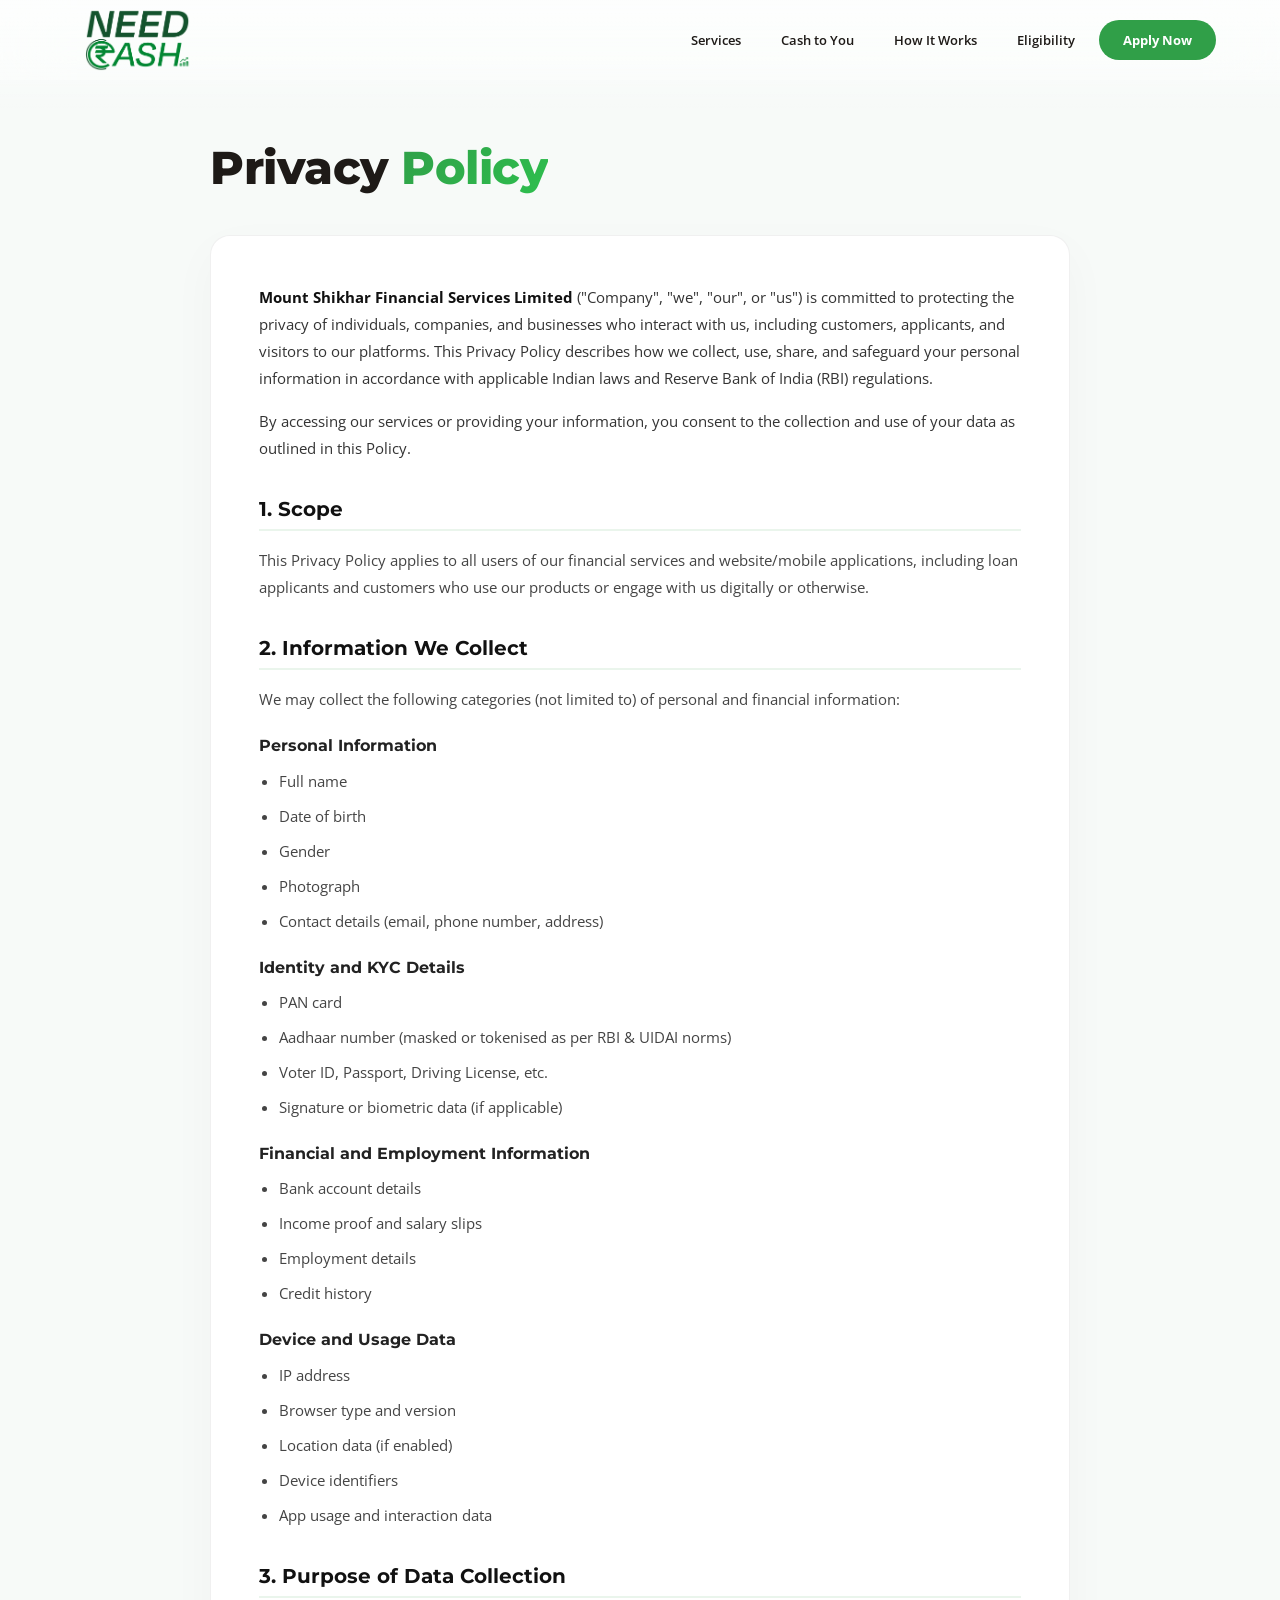
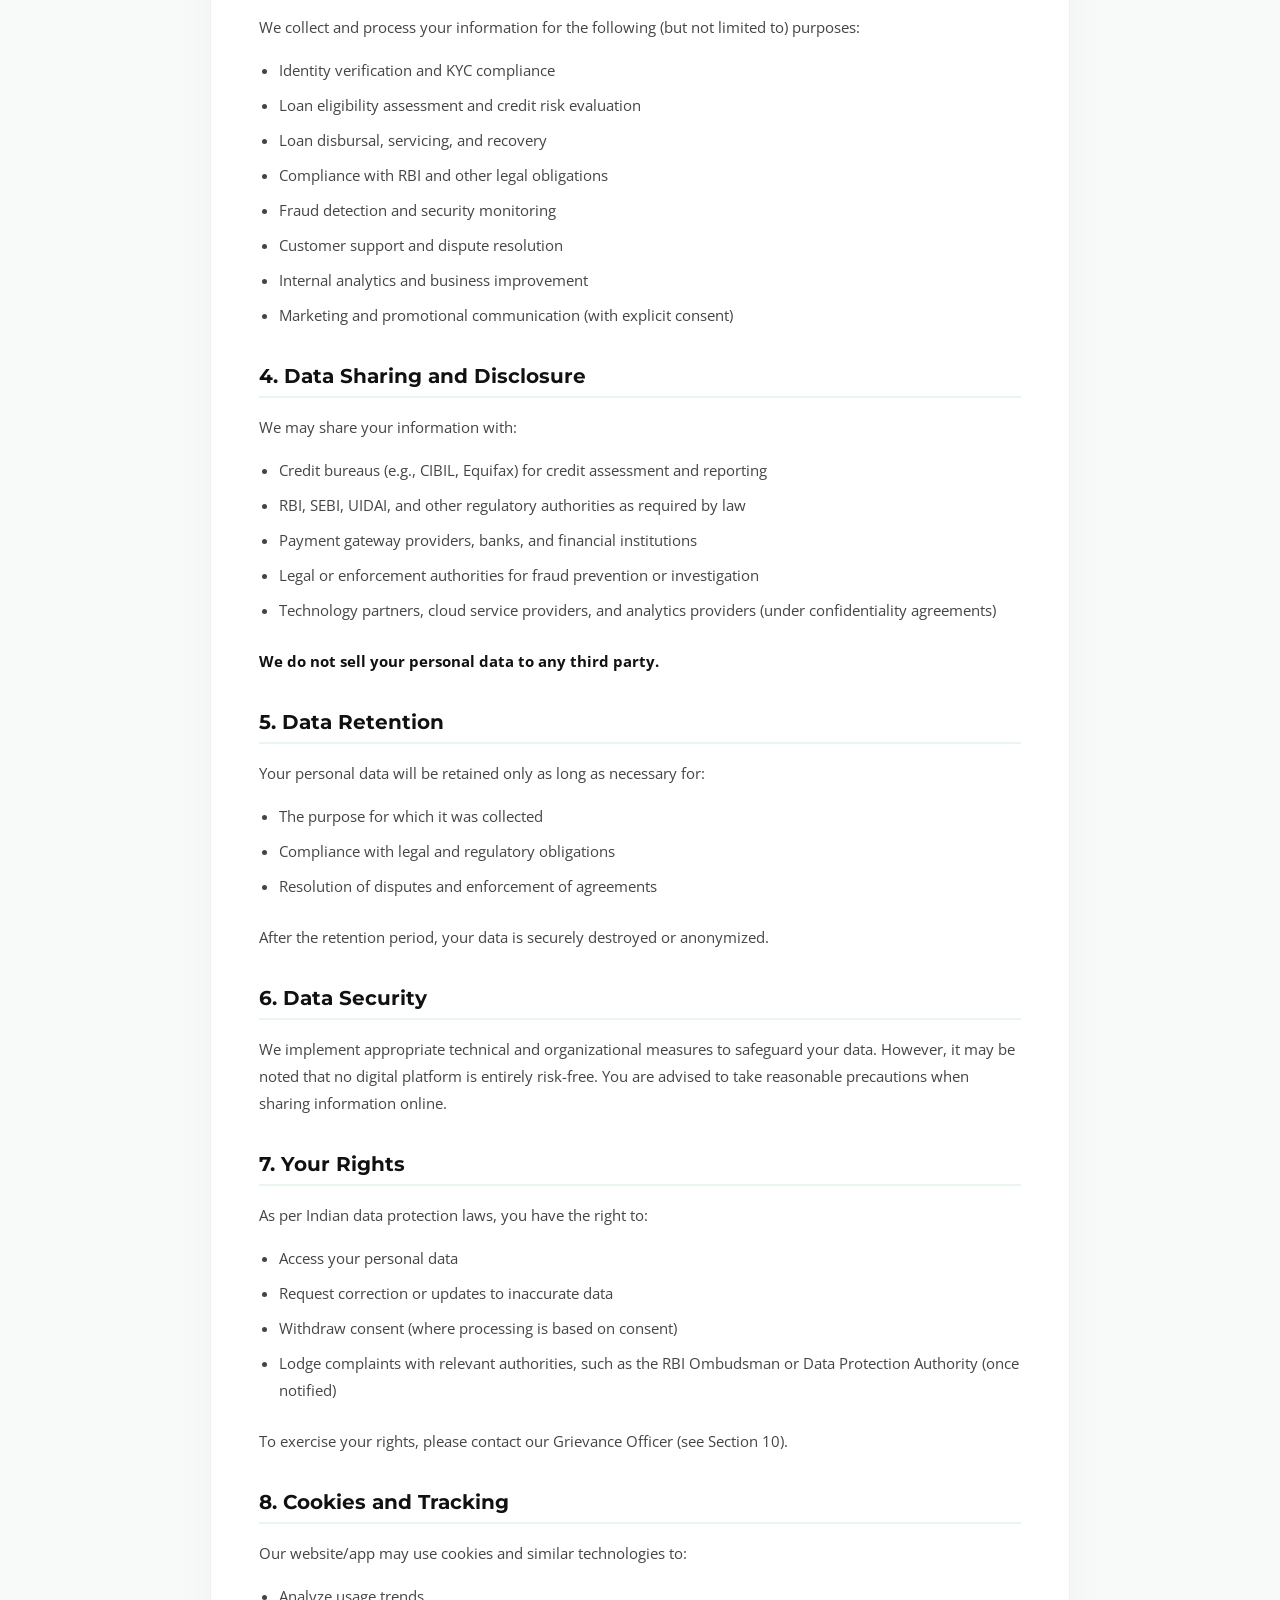
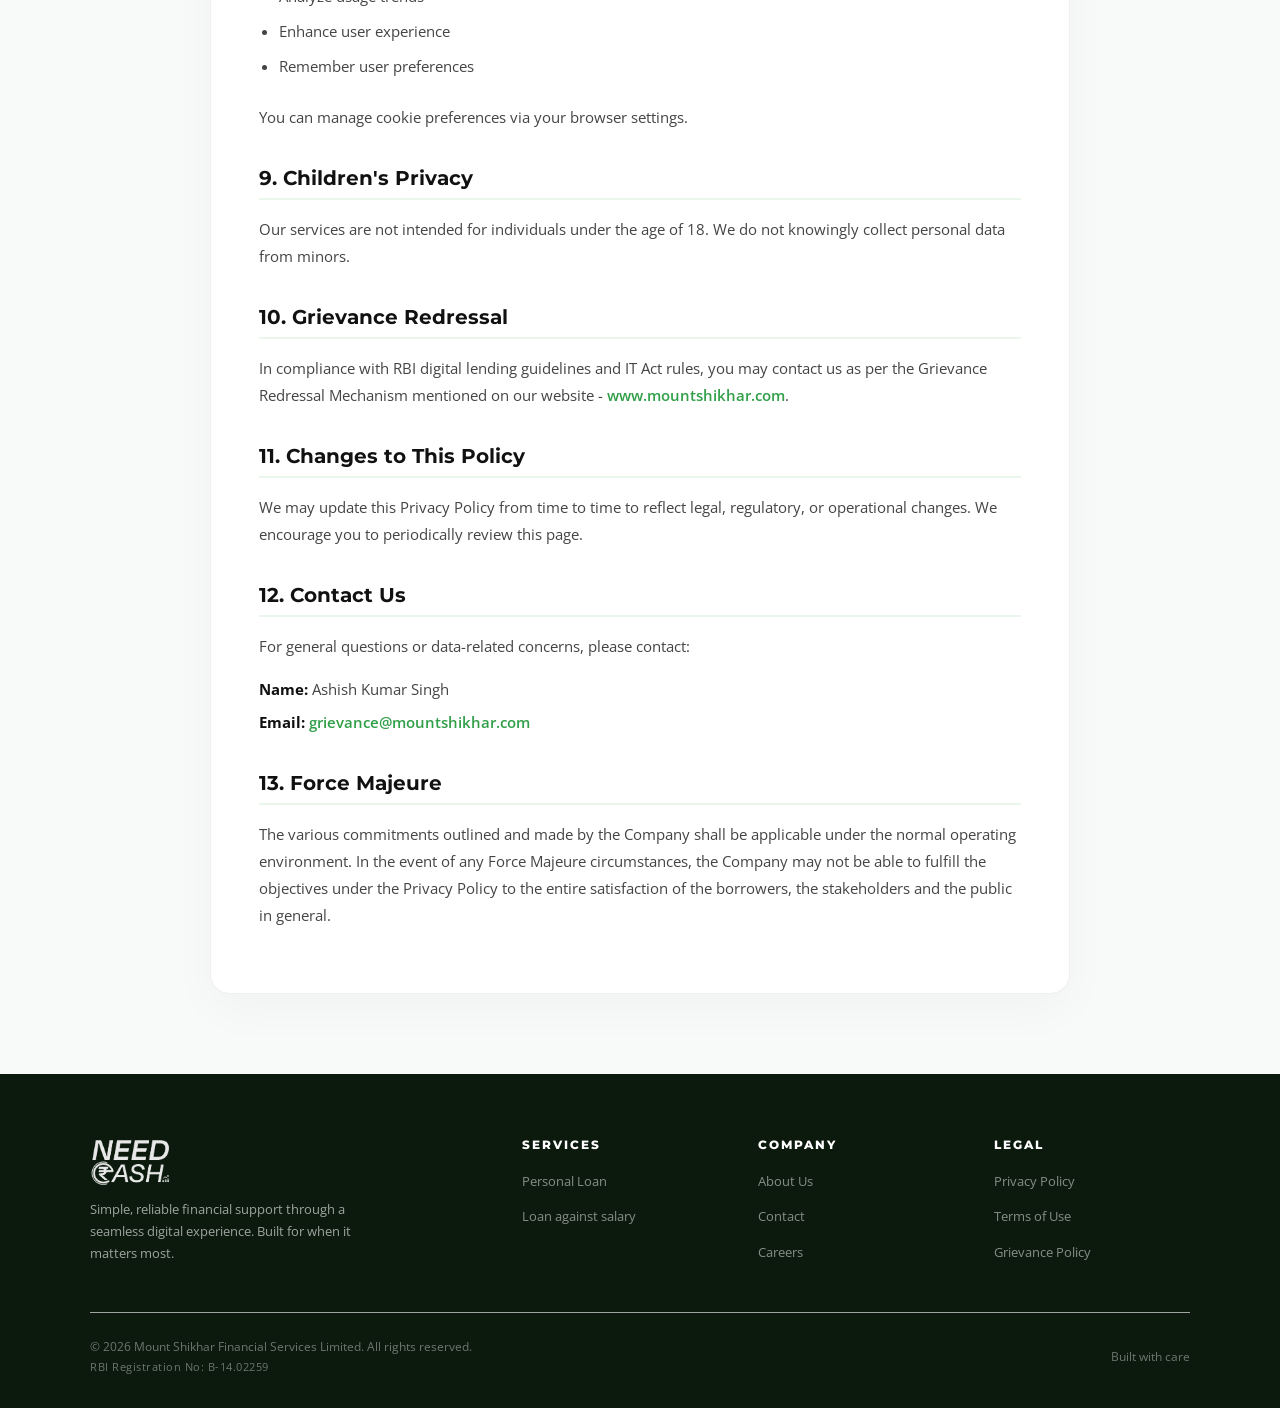
==== privacy.html @ 96c1e52f "added privacy policy" ====
<!DOCTYPE html>
<html lang="en">

<head>
  <meta charset="UTF-8">
  <meta name="viewport" content="width=device-width, initial-scale=1.0">
  <title>Privacy Policy — Need Cash</title>
  <meta name="description" content="Privacy Policy for NeedCash by Mount Shikhar Financial Services Limited.">
  <meta name="author" content="Mount Shikhar Financial Services Limited">
  <meta name="robots" content="index, follow">
  <meta name="theme-color" content="#309f48">
  <link rel="icon" type="image/png" href="assets/Need%20Cash%20Logo%20WHite_.png">
  <link
    href="https://fonts.googleapis.com/css2?family=Montserrat:wght@500;600;700;800;900&family=Open+Sans:wght@400;500;600;700&display=swap"
    rel="stylesheet">
  <link rel="stylesheet" href="css/styles.css">
  <style>
    .privacy-card h3 {
      font-family: 'Montserrat', sans-serif;
      font-size: 20px;
      font-weight: 700;
      color: #111;
      margin-top: 36px;
      margin-bottom: 16px;
      border-bottom: 2px solid rgba(48, 159, 72, 0.1);
      padding-bottom: 8px;
    }

    .privacy-card h4 {
      font-family: 'Montserrat', sans-serif;
      font-size: 16px;
      font-weight: 700;
      color: #222;
      margin-top: 24px;
      margin-bottom: 12px;
    }

    .privacy-card p {
      margin-bottom: 16px;
      font-size: 15px;
    }

    .privacy-card ul {
      margin-bottom: 24px;
      padding-left: 20px;
    }

    .privacy-card li {
      margin-bottom: 8px;
      font-size: 15px;
      list-style-type: disc;
    }

    .privacy-card strong {
      color: #111;
    }

    .privacy-intro {
      font-size: 16px;
      color: #333;
      margin-bottom: 28px;
    }

    @media (max-width: 768px) {
      .privacy-card {
        padding: 24px !important;
      }
    }
  </style>
</head>

<body>

  <!-- CURSOR GLOW -->
  <div class="cursor-glow" id="cursorGlow"></div>

  <!-- NAV -->
  <nav id="navbar">
    <a href="index.html" class="nav-logo" style="display: flex; align-items: center;">
      <img src="assets/Need Cash Logo File.png" alt="Need Cash Logo">
    </a>
    <div class="nav-links">
      <a href="index.html#services">Services</a>
      <a href="index.html#cashtoyou">Cash to You</a>
      <a href="index.html#how-it-works">How It Works</a>
      <a href="index.html#eligibility">Eligibility</a>
      <a href="https://needcash.roopya.money/customer/personal_loan/31fad453ab90e0a89a24fa5a37dcfbb598eeed90bef21fc72efa595c70f8d1ec/8666fa8950b537087a086c2c11e4c56eccdf26727af4d01415cc27cf02b1e642"
        class="nav-cta" target="_blank" rel="noopener">Apply Now</a>
    </div>
    <button class="mobile-menu-btn" onclick="document.getElementById('mobileNav').classList.add('open')">
      <svg viewBox="0 0 24 24" fill="none" stroke="currentColor" stroke-width="2">
        <line x1="4" y1="7" x2="20" y2="7" />
        <line x1="4" y1="12" x2="20" y2="12" />
        <line x1="4" y1="17" x2="20" y2="17" />
      </svg>
    </button>
  </nav>

  <!-- MOBILE NAV -->
  <div class="mobile-nav" id="mobileNav" onclick="if(event.target===this)this.classList.remove('open')">
    <div class="mobile-nav-inner">
      <button class="mobile-close" onclick="document.getElementById('mobileNav').classList.remove('open')">✕</button>
      <a href="index.html#services" onclick="document.getElementById('mobileNav').classList.remove('open')">Services</a>
      <a href="index.html#cashtoyou" onclick="document.getElementById('mobileNav').classList.remove('open')">Cash to
        You</a>
      <a href="index.html#how-it-works" onclick="document.getElementById('mobileNav').classList.remove('open')">How It
        Works</a>
      <a href="index.html#eligibility"
        onclick="document.getElementById('mobileNav').classList.remove('open')">Eligibility</a>
      <a href="https://needcash.roopya.money/customer/personal_loan/31fad453ab90e0a89a24fa5a37dcfbb598eeed90bef21fc72efa595c70f8d1ec/8666fa8950b537087a086c2c11e4c56eccdf26727af4d01415cc27cf02b1e642"
        class="nav-cta" target="_blank" rel="noopener">Apply Now</a>
    </div>
  </div>

  <!-- PRIVACY POLICY CONTENT -->
  <section
    style="padding: 140px 0 80px 0; min-height: 80vh; background: var(--bg-cream); position: relative; overflow: hidden;">
    <div class="blob blob-1"></div>
    <div class="blob blob-2"></div>
    <div class="section-inner"
      style="max-width: 900px; margin: 0 auto; position: relative; z-index: 2; padding: 0 20px;">
      <h1 class="section-title"
        style="text-align: left; margin-bottom: 40px; font-size: clamp(32px, 5vw, 46px); line-height: 1.2;">Privacy
        <span class="highlight">Policy</span>
      </h1>

      <div class="privacy-card"
        style="background: var(--white); padding: 48px; border-radius: var(--radius); border: 1px solid rgba(0, 0, 0, 0.06); box-shadow: 0 16px 48px rgba(0, 0, 0, 0.03); line-height: 1.8; color: #444; font-family: 'Open Sans', sans-serif;">
        <p class="privacy-intro"><strong>Mount Shikhar Financial Services Limited</strong> ("Company", "we", "our", or
          "us") is committed to protecting the privacy of individuals, companies, and businesses who interact with us,
          including customers, applicants, and visitors to our platforms. This Privacy Policy describes how we collect,
          use, share, and safeguard your personal information in accordance with applicable Indian laws and Reserve Bank
          of India (RBI) regulations.</p>
        <p class="privacy-intro">By accessing our services or providing your information, you consent to the collection
          and use of your data as outlined in this Policy.</p>

        <h3>1. Scope</h3>
        <p>This Privacy Policy applies to all users of our financial services and website/mobile applications, including
          loan applicants and customers who use our products or engage with us digitally or otherwise.</p>

        <h3>2. Information We Collect</h3>
        <p>We may collect the following categories (not limited to) of personal and financial information:</p>

        <h4>Personal Information</h4>
        <ul>
          <li>Full name</li>
          <li>Date of birth</li>
          <li>Gender</li>
          <li>Photograph</li>
          <li>Contact details (email, phone number, address)</li>
        </ul>

        <h4>Identity and KYC Details</h4>
        <ul>
          <li>PAN card</li>
          <li>Aadhaar number (masked or tokenised as per RBI & UIDAI norms)</li>
          <li>Voter ID, Passport, Driving License, etc.</li>
          <li>Signature or biometric data (if applicable)</li>
        </ul>

        <h4>Financial and Employment Information</h4>
        <ul>
          <li>Bank account details</li>
          <li>Income proof and salary slips</li>
          <li>Employment details</li>
          <li>Credit history</li>
        </ul>

        <h4>Device and Usage Data</h4>
        <ul>
          <li>IP address</li>
          <li>Browser type and version</li>
          <li>Location data (if enabled)</li>
          <li>Device identifiers</li>
          <li>App usage and interaction data</li>
        </ul>

        <h3>3. Purpose of Data Collection</h3>
        <p>We collect and process your information for the following (but not limited to) purposes:</p>
        <ul>
          <li>Identity verification and KYC compliance</li>
          <li>Loan eligibility assessment and credit risk evaluation</li>
          <li>Loan disbursal, servicing, and recovery</li>
          <li>Compliance with RBI and other legal obligations</li>
          <li>Fraud detection and security monitoring</li>
          <li>Customer support and dispute resolution</li>
          <li>Internal analytics and business improvement</li>
          <li>Marketing and promotional communication (with explicit consent)</li>
        </ul>

        <h3>4. Data Sharing and Disclosure</h3>
        <p>We may share your information with:</p>
        <ul>
          <li>Credit bureaus (e.g., CIBIL, Equifax) for credit assessment and reporting</li>
          <li>RBI, SEBI, UIDAI, and other regulatory authorities as required by law</li>
          <li>Payment gateway providers, banks, and financial institutions</li>
          <li>Legal or enforcement authorities for fraud prevention or investigation</li>
          <li>Technology partners, cloud service providers, and analytics providers (under confidentiality agreements)
          </li>
        </ul>
        <p><strong>We do not sell your personal data to any third party.</strong></p>

        <h3>5. Data Retention</h3>
        <p>Your personal data will be retained only as long as necessary for:</p>
        <ul>
          <li>The purpose for which it was collected</li>
          <li>Compliance with legal and regulatory obligations</li>
          <li>Resolution of disputes and enforcement of agreements</li>
        </ul>
        <p>After the retention period, your data is securely destroyed or anonymized.</p>

        <h3>6. Data Security</h3>
        <p>We implement appropriate technical and organizational measures to safeguard your data. However, it may be
          noted that no digital platform is entirely risk-free. You are advised to take reasonable precautions when
          sharing information online.</p>

        <h3>7. Your Rights</h3>
        <p>As per Indian data protection laws, you have the right to:</p>
        <ul>
          <li>Access your personal data</li>
          <li>Request correction or updates to inaccurate data</li>
          <li>Withdraw consent (where processing is based on consent)</li>
          <li>Lodge complaints with relevant authorities, such as the RBI Ombudsman or Data Protection Authority (once
            notified)</li>
        </ul>
        <p>To exercise your rights, please contact our Grievance Officer (see Section 10).</p>

        <h3>8. Cookies and Tracking</h3>
        <p>Our website/app may use cookies and similar technologies to:</p>
        <ul>
          <li>Analyze usage trends</li>
          <li>Enhance user experience</li>
          <li>Remember user preferences</li>
        </ul>
        <p>You can manage cookie preferences via your browser settings.</p>

        <h3>9. Children's Privacy</h3>
        <p>Our services are not intended for individuals under the age of 18. We do not knowingly collect personal data
          from minors.</p>

        <h3>10. Grievance Redressal</h3>
        <p>In compliance with RBI digital lending guidelines and IT Act rules, you may contact us as per the Grievance
          Redressal Mechanism mentioned on our website - <a href="https://www.mountshikhar.com" target="_blank"
            rel="noopener"
            style="color: var(--green-primary); font-weight: 600; text-decoration: none;">www.mountshikhar.com</a>.</p>

        <h3>11. Changes to This Policy</h3>
        <p>We may update this Privacy Policy from time to time to reflect legal, regulatory, or operational changes. We
          encourage you to periodically review this page.</p>

        <h3>12. Contact Us</h3>
        <p>For general questions or data-related concerns, please contact:</p>
        <p style="margin-bottom: 6px;"><strong>Name:</strong> Ashish Kumar Singh</p>
        <p><strong>Email:</strong> <a href="mailto:grievance@mountshikhar.com"
            style="color: var(--green-primary); font-weight: 600; text-decoration: none;">grievance@mountshikhar.com</a>
        </p>

        <h3>13. Force Majeure</h3>
        <p>The various commitments outlined and made by the Company shall be applicable under the normal operating
          environment. In the event of any Force Majeure circumstances, the Company may not be able to fulfill the
          objectives under the Privacy Policy to the entire satisfaction of the borrowers, the stakeholders and the
          public in general.</p>
      </div>
    </div>
  </section>

  <!-- FOOTER -->
  <footer>
    <div class="footer-inner">
      <div class="footer-grid">
        <div>
          <div class="footer-logo">
            <img src="assets/Need Cash Logo WHite_.png" alt="Need Cash Logo">
          </div>
          <p style="max-width:280px;margin-top:8px;">Simple, reliable financial support through a seamless digital
            experience. Built for when it matters most.</p>
        </div>
        <div>
          <h5>Services</h5>
          <ul class="footer-links">
            <li><a href="index.html#services">Personal Loan</a></li>
            <li><a href="index.html#services">Loan against salary</a></li>
          </ul>
        </div>
        <div>
          <h5>Company</h5>
          <ul class="footer-links">
            <li><a href="index.html#how-it-works">About Us</a></li>
            <li><a href="index.html#how-it-works">Contact</a></li>
            <li><a href="index.html#how-it-works">Careers</a></li>
          </ul>
        </div>
        <div>
          <h5>Legal</h5>
          <ul class="footer-links">
            <li><a href="privacy.html">Privacy Policy</a></li>
            <li><a href="#">Terms of Use</a></li>
            <li><a href="#">Grievance Policy</a></li>
          </ul>
        </div>
      </div>
      <div class="footer-bottom">
        <div style="text-align: left; line-height: 1.6;">
          <span>© 2026 Mount Shikhar Financial Services Limited. All rights reserved.</span>
          <br>
          <span style=" font-size: 11px; letter-spacing: 0.5px;">RBI Registration No: B-14.02259</span>
        </div>
        <span>Built with care</span>
      </div>
    </div>
  </footer>

  <script src="js/script.js"></script>
</body>

</html>
---- css/styles.css ----
*,
*::before,
*::after {
  margin: 0;
  padding: 0;
  box-sizing: border-box;
}

:root {
  --green-primary: #309f48;
  --green-cta: #2ebf4e;
  --green-dark: #118919;
  --green-light: #9ac8b2;
  --accent: #84cc16;
  --text: #1e1a17;
  --white: #ffffff;
  --bg-cream: #f7faf8;
  --bg-glass: rgba(255, 255, 255, 0.6);
  --radius: 20px;
  --radius-sm: 12px;
}

html {
  scroll-behavior: smooth;
}

body {
  font-family: 'Open Sans', sans-serif;
  color: var(--text);
  background: var(--white);
  line-height: 1.6;
  overflow-x: hidden;
}

h1,
h2,
h3,
h4,
h5 {
  font-family: 'Montserrat', sans-serif;
  font-weight: 800;
  line-height: 1.15;
}

/* REVEAL ANIMATIONS */
.reveal {
  opacity: 0;
  transform: translateY(40px);
  transition: opacity 0.7s cubic-bezier(.22, 1, .36, 1), transform 0.7s cubic-bezier(.22, 1, .36, 1);
}

.reveal.visible {
  opacity: 1;
  transform: translateY(0);
}

.reveal-delay-1 {
  transition-delay: 0.1s;
}

.reveal-delay-2 {
  transition-delay: 0.2s;
}

.reveal-delay-3 {
  transition-delay: 0.3s;
}

.reveal-delay-4 {
  transition-delay: 0.4s;
}

/* FLOATING BLOBS */
.blob {
  position: absolute;
  border-radius: 50%;
  filter: blur(80px);
  opacity: 0.25;
  pointer-events: none;
  z-index: 0;
}

/* NAV */
nav {
  position: fixed;
  top: 0;
  left: 0;
  transform: none;
  z-index: 100;
  background: linear-gradient(to bottom, rgba(255, 255, 255, 0.78), rgba(255, 255, 255, 0.54));
  backdrop-filter: blur(32px) saturate(190%);
  -webkit-backdrop-filter: blur(32px) saturate(190%);
  border-bottom: none;
  border-radius: 0;
  display: flex;
  align-items: center;
  justify-content: space-between;
  padding: 9px 5%;
  width: 100%;
  overflow: visible;
  box-shadow: none;
  transition: all .3s ease;
}

nav::after {
  content: '';
  position: absolute;
  left: 0;
  right: 0;
  bottom: -34px;
  height: 34px;
  pointer-events: none;
  backdrop-filter: blur(22px);
  -webkit-backdrop-filter: blur(22px);
  background: linear-gradient(to bottom, rgba(255, 255, 255, 0.28), rgba(255, 255, 255, 0));
}

nav.scrolled {
  background: linear-gradient(to bottom, rgba(255, 255, 255, 0.84), rgba(255, 255, 255, 0.58));
  box-shadow: none;
}

.nav-logo img {
  width: 148px;
  height: auto;
  max-height: 62px;
  object-fit: contain;
  display: block;
}

.nav-links {
  display: flex;
  gap: 8px;
  align-items: center;
}

/* HERO LEGAL BOX */
.hero-legal-box {
  display: grid;
  grid-template-columns: 44px 1fr;
  gap: 14px;
  align-items: center;
  background: linear-gradient(135deg, rgba(48, 159, 72, 0.09), rgba(255, 255, 255, 0.72));
  padding: 14px 16px;
  border-radius: 18px;
  margin-top: 24px;
  margin-bottom: 32px;
  max-width: 560px;
  font-size: 13px;
  color: #444;
  line-height: 1.6;
  border: 1px solid rgba(48, 159, 72, 0.16);
  box-shadow: 0 16px 40px rgba(48, 159, 72, 0.08);
}

.hero-legal-icon {
  width: 44px;
  height: 44px;
  border-radius: 14px;
  display: flex;
  align-items: center;
  justify-content: center;
  background: var(--white);
  color: var(--green-primary);
  border: 1px solid rgba(48, 159, 72, 0.14);
  box-shadow: 0 8px 20px rgba(48, 159, 72, 0.1);
}

.hero-legal-icon svg {
  width: 22px;
  height: 22px;
}

.hero-legal-box span,
.hero-legal-box small {
  display: block;
}

.hero-legal-box span {
  color: var(--green-dark);
  font-size: 11px;
  font-weight: 800;
  letter-spacing: 1px;
  text-transform: uppercase;
}

.hero-legal-box strong {
  display: block;
  color: var(--text);
  font-family: 'Montserrat', sans-serif;
  font-size: 15px;
  font-weight: 800;
  line-height: 1.35;
  margin: 1px 0 2px;
}

.hero-legal-box small {
  color: #606060;
  font-size: 12.5px;
  line-height: 1.45;
}

.nav-links a {
  text-decoration: none;
  color: var(--text);
  font-weight: 600;
  font-size: 13px;
  padding: 8px 16px;
  border-radius: 40px;
  transition: all .25s;
}

.nav-links a:hover {
  background: var(--bg-cream);
  color: var(--green-primary);
}

@media (max-width: 900px) {
  .nav-links {
    display: none;
  }

  .mobile-menu-btn {
    display: block;
  }
}

.nav-cta {
  background: var(--green-primary) !important;
  color: var(--white) !important;
  padding: 10px 24px !important;
  font-weight: 700 !important;
  border-radius: 40px;
  transition: background .2s, transform .15s !important;
}

.nav-cta:hover {
  background: var(--green-dark) !important;
  transform: scale(1.04);
}

/* HERO */
.hero {
  min-height: 100vh;
  display: flex;
  align-items: center;
  justify-content: center;
  padding: 120px 24px 80px;
  position: relative;
  overflow: hidden;
}

.hero .blob-1 {
  width: 500px;
  height: 500px;
  background: var(--green-cta);
  top: -100px;
  right: -100px;
}

.hero .blob-2 {
  width: 400px;
  height: 400px;
  background: var(--accent);
  bottom: -80px;
  left: -80px;
  opacity: 0.15;
}

.hero-inner {
  display: grid;
  grid-template-columns: 1fr 1fr;
  gap: 60px;
  align-items: center;
  max-width: 1200px;
  width: 100%;
  position: relative;
  z-index: 1;
}

.hero h1 {
  font-size: clamp(36px, 5vw, 56px);
  letter-spacing: -1.5px;
  margin-bottom: 20px;
}

.hero h1 .highlight {
  background: linear-gradient(135deg, var(--green-primary), var(--green-cta));
  -webkit-background-clip: text;
  -webkit-text-fill-color: transparent;
  background-clip: text;
}

.hero p {
  font-size: 17px;
  color: #555;
  max-width: 480px;
  margin-bottom: 32px;
  text-wrap: pretty;
}

.hero-btns {
  display: flex;
  gap: 14px;
  flex-wrap: wrap;
  margin-bottom: 40px;
}

.btn-primary {
  display: inline-flex;
  align-items: center;
  gap: 8px;
  background: var(--green-primary);
  color: var(--white);
  padding: 16px 36px;
  border-radius: 60px;
  font-weight: 700;
  font-size: 15px;
  text-decoration: none;
  border: none;
  cursor: pointer;
  transition: all .25s cubic-bezier(.22, 1, .36, 1);
  box-shadow: 0 4px 20px rgba(48, 159, 72, 0.3);
}

.btn-primary:hover {
  background: var(--green-dark);
  transform: translateY(-3px) scale(1.02);
  box-shadow: 0 8px 30px rgba(48, 159, 72, 0.4);
}

.btn-primary:active {
  transform: scale(0.97);
}

.btn-secondary {
  display: inline-flex;
  align-items: center;
  gap: 8px;
  background: var(--white);
  color: var(--green-primary);
  padding: 16px 36px;
  border-radius: 60px;
  font-weight: 700;
  font-size: 15px;
  text-decoration: none;
  border: 2px solid rgba(48, 159, 72, 0.2);
  cursor: pointer;
  transition: all .25s;
}

.btn-secondary:hover {
  border-color: var(--green-primary);
  background: var(--bg-cream);
}

.trust-strip {
  display: flex;
  gap: 24px;
  flex-wrap: wrap;
}

.trust-item {
  display: flex;
  align-items: center;
  gap: 8px;
  font-size: 13px;
  font-weight: 600;
  color: #555;
  background: var(--bg-glass);
  backdrop-filter: blur(10px);
  padding: 8px 16px;
  border-radius: 40px;
  border: 1px solid rgba(48, 159, 72, 0.1);
}

.trust-item svg {
  width: 16px;
  height: 16px;
  color: var(--green-primary);
  flex-shrink: 0;
}

/* MASCOT HERO */
.mascot-hero {
  width: 100%;
  max-width: 440px;
  display: flex;
  align-items: flex-end;
  justify-content: center;
  margin: 0 auto;
  position: relative;
}

.mascot-hero img {
  width: 100%;
  max-width: 420px;
  filter: drop-shadow(0 24px 48px rgba(48, 159, 72, 0.18));
  animation: mascotFloat 4s ease-in-out infinite;
}

@keyframes mascotFloat {

  0%,
  100% {
    transform: translateY(0px);
  }

  50% {
    transform: translateY(-14px);
  }
}

.mascot-inline {
  width: 120px;
  height: 120px;
  border-radius: 24px;
  flex-shrink: 0;
  background: linear-gradient(135deg, rgba(48, 159, 72, 0.06), rgba(132, 204, 22, 0.06));
  border: 2px dashed rgba(48, 159, 72, 0.15);
  display: flex;
  align-items: center;
  justify-content: center;
  font-size: 10px;
  color: var(--green-primary);
  opacity: 0.5;
  font-weight: 700;
  text-align: center;
}

.mascot-small {
  width: 80px;
  height: 80px;
  border-radius: 20px;
  flex-shrink: 0;
  background: linear-gradient(135deg, rgba(48, 159, 72, 0.08), rgba(132, 204, 22, 0.06));
  border: 2px dashed rgba(48, 159, 72, 0.15);
  display: flex;
  align-items: center;
  justify-content: center;
  font-size: 9px;
  color: var(--green-primary);
  opacity: 0.5;
  font-weight: 700;
  text-align: center;
}

/* SECTION BASES */
section {
  padding: 100px 24px;
  position: relative;
  overflow: hidden;
}

.section-inner {
  max-width: 1100px;
  margin: 0 auto;
  position: relative;
  z-index: 1;
}

.section-tag {
  display: inline-flex;
  align-items: center;
  gap: 6px;
  font-size: 12px;
  font-weight: 700;
  text-transform: uppercase;
  letter-spacing: 1.5px;
  color: var(--green-primary);
  margin-bottom: 16px;
  background: rgba(48, 159, 72, 0.08);
  padding: 6px 16px;
  border-radius: 40px;
}

.section-title {
  font-size: clamp(28px, 4vw, 42px);
  margin-bottom: 16px;
  letter-spacing: -0.5px;
}

.section-title .highlight {
  background: linear-gradient(135deg, var(--green-primary), var(--green-cta));
  -webkit-background-clip: text;
  -webkit-text-fill-color: transparent;
  background-clip: text;
}

.section-sub {
  color: #666;
  font-size: 16px;
  max-width: 560px;
  margin-bottom: 48px;
  text-wrap: pretty;
}

.section-sub.center {
  text-align: center;
  margin-left: auto;
  margin-right: auto;
}

.bg-green {
  background: var(--bg-cream);
}

/* PROBLEM */
.problem-grid {
  display: grid;
  grid-template-columns: 1fr 1fr;
  gap: 24px;
}

.problem-card {
  background: var(--white);
  border-radius: var(--radius);
  padding: 36px;
  border: 1px solid rgba(0, 0, 0, 0.06);
  transition: transform .3s, box-shadow .3s;
}

.problem-card:hover {
  transform: translateY(-4px);
  box-shadow: 0 12px 40px rgba(0, 0, 0, 0.06);
}

.problem-card h3 {
  font-size: 20px;
  margin-bottom: 20px;
}

.pain-list {
  list-style: none;
  display: flex;
  flex-direction: column;
  gap: 14px;
}

.pain-list li {
  display: flex;
  align-items: flex-start;
  gap: 12px;
  font-size: 15px;
  line-height: 1.5;
}

.pain-dot {
  width: 8px;
  height: 8px;
  border-radius: 50%;
  flex-shrink: 0;
  margin-top: 7px;
}

.pain-dot.red {
  background: #ef4444;
}

.pain-dot.amber {
  background: #f59e0b;
}

.solution-card {
  background: linear-gradient(145deg, var(--green-primary), var(--green-dark));
  color: var(--white);
  border: none;
}

.solution-card:hover {
  transform: translateY(-4px);
  box-shadow: 0 12px 40px rgba(17, 137, 25, 0.2);
}

.solution-card h3 {
  color: var(--white);
}

.solution-card .pain-dot {
  background: rgba(255, 255, 255, 0.4);
}

.solution-punchline {
  margin-top: 24px;
  padding-top: 20px;
  border-top: 1px solid rgba(255, 255, 255, 0.2);
  font-weight: 700;
  font-size: 16px;
}

/* MONEY MOMENTS */
.moments-section {
  background:
    linear-gradient(135deg, rgba(48, 159, 72, 0.08), rgba(255, 255, 255, 0) 42%),
    linear-gradient(180deg, var(--white), var(--bg-cream));
}

.moments-header {
  display: grid;
  grid-template-columns: minmax(0, 1fr) 340px;
  gap: 36px;
  align-items: center;
  margin-bottom: 34px;
}

.moments-header .section-sub {
  margin-bottom: 0;
}

.moments-hero-mascot {
  justify-self: end;
  width: min(340px, 100%);
  position: relative;
}

.moments-hero-mascot img {
  width: 100%;
  height: auto;
  display: block;
  position: relative;
  filter: drop-shadow(0 24px 48px rgba(48, 159, 72, 0.18));
  animation: mascotFloat 4s ease-in-out infinite;
}

.moments-grid {
  display: grid;
  grid-template-columns: 1fr 1.12fr 1fr;
  gap: 18px;
  align-items: stretch;
}

.moment-card {
  min-height: 320px;
  padding: 28px 24px 0;
  border-radius: var(--radius);
  background: var(--white);
  border: 1px solid rgba(0, 0, 0, 0.06);
  box-shadow: 0 16px 44px rgba(0, 0, 0, 0.05);
  display: flex;
  flex-direction: column;
  justify-content: space-between;
  overflow: hidden;
  position: relative;
  isolation: isolate;
  transition: transform .3s, box-shadow .3s;
}

.moment-card::before {
  content: '';
  position: absolute;
  inset: 0;
  background: linear-gradient(155deg, rgba(253, 186, 116, 0.18), rgba(48, 159, 72, 0.08) 48%, rgba(255, 255, 255, 0));
  z-index: 0;
}

.moment-card>* {
  position: relative;
  z-index: 1;
}

.moment-card:hover {
  transform: translateY(-6px);
  box-shadow: 0 24px 54px rgba(0, 0, 0, 0.08);
}

.moment-card-dark {
  background: linear-gradient(145deg, #103f1a, var(--green-dark));
  color: var(--white);
}

.moment-card-dark::before {
  background: linear-gradient(155deg, rgba(255, 255, 255, 0.16), rgba(132, 204, 22, 0.08) 54%, rgba(255, 255, 255, 0));
}

.moment-tag {
  display: inline-flex;
  width: fit-content;
  margin-bottom: 14px;
  padding: 6px 12px;
  border-radius: 40px;
  background: rgba(48, 159, 72, 0.1);
  color: var(--green-primary);
  font-size: 11px;
  font-weight: 800;
  letter-spacing: 1px;
  text-transform: uppercase;
}

.moment-card-dark .moment-tag {
  background: rgba(255, 255, 255, 0.14);
  color: var(--accent);
}

.moment-card h3 {
  font-size: 21px;
  margin-bottom: 10px;
}

.moment-card p {
  color: #666;
  font-size: 14px;
  max-width: 300px;
}

.moment-card-dark p {
  color: rgba(255, 255, 255, 0.78);
}

.moment-card img {
  width: min(76%, 230px);
  height: 170px;
  object-fit: contain;
  object-position: bottom right;
  align-self: flex-end;
  margin: 16px -8px -8px 0;
  filter: drop-shadow(0 18px 28px rgba(0, 0, 0, 0.1));
  animation: mascotFloat 4.8s ease-in-out infinite;
}

.moment-card:nth-child(2) img {
  width: min(84%, 260px);
  height: 200px;
  margin-right: -18px;
  animation-delay: .4s;
}

.moment-card:nth-child(3) img {
  width: min(82%, 240px);
  animation-delay: .8s;
}

/* SERVICES */
.service-cards {
  display: grid;
  grid-template-columns: repeat(3, 1fr);
  gap: 20px;
}

.service-card {
  background: var(--white);
  border-radius: var(--radius);
  padding: 36px;
  border: 1px solid rgba(0, 0, 0, 0.06);
  transition: all .3s cubic-bezier(.22, 1, .36, 1);
  position: relative;
  overflow: hidden;
}

.service-card::before {
  content: '';
  position: absolute;
  top: 0;
  left: 0;
  right: 0;
  height: 4px;
  background: linear-gradient(90deg, var(--green-primary), var(--green-cta));
  opacity: 0;
  transition: opacity .3s;
}

.service-card:hover {
  transform: translateY(-6px);
  box-shadow: 0 16px 48px rgba(0, 0, 0, 0.08);
}

.service-card:hover::before {
  opacity: 1;
}

.service-icon {
  width: 52px;
  height: 52px;
  border-radius: 14px;
  background: linear-gradient(135deg, rgba(48, 159, 72, 0.1), rgba(132, 204, 22, 0.08));
  display: flex;
  align-items: center;
  justify-content: center;
  margin-bottom: 20px;
}

.service-icon svg {
  width: 24px;
  height: 24px;
  color: var(--green-primary);
}

.service-card h3 {
  font-size: 19px;
  margin-bottom: 8px;
}

.service-card>p {
  font-size: 14px;
  color: #777;
  margin-bottom: 20px;
}

.service-features {
  list-style: none;
  display: flex;
  flex-direction: column;
  gap: 10px;
}

.service-features li {
  display: flex;
  align-items: center;
  gap: 10px;
  font-size: 14px;
  font-weight: 500;
}

.service-features li svg {
  width: 18px;
  height: 18px;
  color: var(--green-cta);
  flex-shrink: 0;
}

/* KEY FEATURES */
.features-grid {
  display: grid;
  grid-template-columns: repeat(3, 1fr);
  gap: 16px;
}

.feature-item {
  padding: 32px 24px;
  border-radius: var(--radius);
  background: var(--bg-glass);
  backdrop-filter: blur(10px);
  border: 1px solid rgba(48, 159, 72, 0.08);
  transition: all .3s;
  text-align: center;
}

.feature-item:hover {
  transform: translateY(-4px);
  box-shadow: 0 12px 32px rgba(0, 0, 0, 0.05);
  background: var(--white);
}

.feature-icon {
  width: 48px;
  height: 48px;
  border-radius: 14px;
  margin: 0 auto 16px;
  background: linear-gradient(135deg, var(--green-primary), var(--green-cta));
  display: flex;
  align-items: center;
  justify-content: center;
}

.feature-icon svg {
  width: 22px;
  height: 22px;
  color: white;
}

.feature-item h4 {
  font-size: 15px;
  margin-bottom: 6px;
  font-weight: 700;
}

.feature-item p {
  font-size: 13px;
  color: #777;
}

/* HOW IT WORKS */
.steps-container {
  position: relative;
}

.steps-line {
  position: absolute;
  top: 35px;
  left: calc(16.66%);
  width: calc(66.66%);
  height: 2px;
  background: linear-gradient(90deg, var(--green-primary), var(--green-cta), var(--accent));
}

.steps {
  display: grid;
  grid-template-columns: repeat(3, 1fr);
  gap: 32px;
  position: relative;
}

.step {
  text-align: center;
}

.step-num {
  width: 70px;
  height: 70px;
  border-radius: 50%;
  background: var(--white);
  border: 3px solid var(--green-primary);
  color: var(--green-primary);
  font-family: 'Montserrat', sans-serif;
  font-weight: 900;
  font-size: 24px;
  display: flex;
  align-items: center;
  justify-content: center;
  margin: 0 auto 24px;
  position: relative;
  z-index: 1;
  transition: all .3s;
}

.step:hover .step-num {
  background: var(--green-primary);
  color: var(--white);
  transform: scale(1.1);
}

.step h3 {
  font-size: 18px;
  margin-bottom: 8px;
}

.step p {
  font-size: 14px;
  color: #666;
  max-width: 240px;
  margin: 0 auto;
}

/* CALCULATOR */
.calc-section {
  background: linear-gradient(180deg, var(--bg-cream), var(--white));
}

.calc-layout {
  display: grid;
  grid-template-columns: 1.3fr 1fr;
  gap: 28px;
  align-items: start;
}

.calc-card {
  background: var(--white);
  border-radius: var(--radius);
  padding: 40px;
  box-shadow: 0 4px 40px rgba(0, 0, 0, 0.06);
  border: 1px solid rgba(0, 0, 0, 0.04);
}

.calc-card h3 {
  font-size: 20px;
  margin-bottom: 32px;
  display: flex;
  align-items: center;
  gap: 12px;
}

.calc-card h3 svg {
  width: 22px;
  height: 22px;
  color: var(--green-primary);
}

.slider-group {
  margin-bottom: 28px;
}

.slider-label {
  display: flex;
  justify-content: space-between;
  align-items: center;
  margin-bottom: 12px;
}

.slider-label span {
  font-weight: 600;
  font-size: 14px;
  color: #444;
}

.slider-label strong {
  color: var(--green-primary);
  font-size: 15px;
  font-weight: 700;
  background: rgba(48, 159, 72, 0.08);
  padding: 4px 12px;
  border-radius: 8px;
}

input[type="range"] {
  -webkit-appearance: none;
  width: 100%;
  height: 6px;
  border-radius: 3px;
  background: #e8e8e8;
  outline: none;
  cursor: pointer;
}

input[type="range"]::-webkit-slider-thumb {
  -webkit-appearance: none;
  width: 24px;
  height: 24px;
  border-radius: 50%;
  background: var(--green-primary);
  cursor: grab;
  border: 4px solid var(--white);
  box-shadow: 0 2px 10px rgba(48, 159, 72, 0.3);
  transition: transform .15s, box-shadow .15s;
}

input[type="range"]::-webkit-slider-thumb:hover {
  transform: scale(1.15);
  box-shadow: 0 4px 16px rgba(48, 159, 72, 0.4);
}

input[type="range"]:active::-webkit-slider-thumb {
  cursor: grabbing;
  transform: scale(1.1);
}

.slider-range {
  display: flex;
  justify-content: space-between;
  font-size: 11px;
  color: #aaa;
  margin-top: 6px;
}

.summary-card {
  background: var(--white);
  border-radius: var(--radius);
  padding: 32px;
  box-shadow: 0 4px 40px rgba(0, 0, 0, 0.06);
  border: 1px solid rgba(0, 0, 0, 0.04);
  margin-top: 12px;
}

.summary-card h3 {
  font-size: 18px;
  margin-bottom: 20px;
}

.emi-display {
  text-align: center;
  padding: 24px;
  background: linear-gradient(135deg, rgba(48, 159, 72, 0.04), rgba(132, 204, 22, 0.04));
  border-radius: var(--radius-sm);
  margin-bottom: 16px;
  border: 1px solid rgba(48, 159, 72, 0.08);
}

.emi-display small {
  font-size: 12px;
  color: #888;
  display: block;
  margin-bottom: 4px;
}

.emi-value {
  font-family: 'Montserrat', sans-serif;
  font-weight: 900;
  font-size: 40px;
  color: var(--green-dark);
}

.emi-value .rupee {
  font-size: 24px;
}

.summary-row {
  display: grid;
  grid-template-columns: 1fr 1fr;
  gap: 12px;
}

.summary-box {
  padding: 16px;
  border-radius: var(--radius-sm);
  text-align: center;
  background: var(--bg-cream);
  border: 1px solid rgba(0, 0, 0, 0.03);
}

.summary-box small {
  font-size: 11px;
  color: #888;
  display: block;
  margin-bottom: 4px;
}

.summary-box strong {
  font-family: 'Montserrat', sans-serif;
  font-weight: 700;
  font-size: 18px;
  color: var(--green-primary);
}

.apply-btn-full {
  display: flex;
  align-items: center;
  justify-content: center;
  gap: 8px;
  width: 100%;
  margin-top: 20px;
  padding: 16px;
  background: var(--green-primary);
  color: var(--white);
  border: none;
  border-radius: 60px;
  font-family: 'Montserrat', sans-serif;
  font-weight: 700;
  font-size: 16px;
  cursor: pointer;
  transition: all .25s;
  box-shadow: 0 4px 20px rgba(48, 159, 72, 0.25);
}

.apply-btn-full:hover {
  background: var(--green-dark);
  transform: translateY(-2px);
  box-shadow: 0 8px 30px rgba(48, 159, 72, 0.35);
}

.apply-btn-full:active {
  transform: scale(0.97);
}

.apply-btn-full svg {
  width: 18px;
  height: 18px;
}

.repay-btn-full {
  display: flex;
  align-items: center;
  justify-content: center;
  gap: 8px;
  width: 100%;
  margin-top: 12px;
  padding: 14px 16px;
  background: var(--white);
  color: var(--green-primary);
  border: 2px solid rgba(48, 159, 72, 0.25);
  border-radius: 60px;
  font-family: 'Montserrat', sans-serif;
  font-weight: 700;
  font-size: 16px;
  cursor: pointer;
  transition: all .25s;
}

.repay-btn-full:hover {
  border-color: var(--green-primary);
  background: var(--bg-cream);
  transform: translateY(-2px);
  box-shadow: 0 4px 15px rgba(48, 159, 72, 0.1);
}

.repay-btn-full:active {
  transform: scale(0.97);
}

.repay-btn-full svg {
  width: 18px;
  height: 18px;
}

/* Benefits sidebar */
.benefits-sidebar {
  display: flex;
  flex-direction: column;
  gap: 16px;
}

.benefits-card {
  background: var(--white);
  border-radius: var(--radius);
  padding: 28px;
  box-shadow: 0 4px 40px rgba(0, 0, 0, 0.06);
  border: 1px solid rgba(0, 0, 0, 0.04);
}

.benefits-card h4 {
  font-size: 17px;
  margin-bottom: 18px;
}

.benefits-list {
  list-style: none;
  display: flex;
  flex-direction: column;
  gap: 14px;
}

.benefits-list li {
  display: flex;
  align-items: center;
  gap: 12px;
  font-size: 14px;
  font-weight: 500;
}

.benefit-check {
  width: 24px;
  height: 24px;
  border-radius: 8px;
  flex-shrink: 0;
  background: linear-gradient(135deg, var(--green-cta), var(--green-primary));
  display: flex;
  align-items: center;
  justify-content: center;
}

.benefit-check svg {
  width: 14px;
  height: 14px;
  color: white;
}

.help-card {
  background: linear-gradient(145deg, var(--green-dark), #0a6b12);
  color: var(--white);
  border: none;
  position: relative;
  overflow: hidden;
}

.help-card::before {
  content: '';
  position: absolute;
  top: -40px;
  right: -40px;
  width: 120px;
  height: 120px;
  border-radius: 50%;
  background: rgba(255, 255, 255, 0.06);
}

.help-card h4 {
  color: var(--accent);
}

.help-card p {
  font-size: 14px;
  opacity: 0.85;
  margin-bottom: 14px;
}

.help-link {
  color: var(--accent);
  font-weight: 700;
  text-decoration: none;
  font-size: 14px;
  display: inline-flex;
  align-items: center;
  gap: 6px;
  transition: gap .2s;
}

.help-link:hover {
  gap: 10px;
}

.help-link svg {
  width: 16px;
  height: 16px;
}

/* WHY NeedCash? */
.why-grid {
  display: grid;
  grid-template-columns: repeat(2, 1fr);
  gap: 16px;
}

.why-item {
  padding: 28px;
  border-radius: var(--radius);
  background: var(--white);
  border: 1px solid rgba(0, 0, 0, 0.05);
  display: flex;
  gap: 16px;
  align-items: flex-start;
  transition: all .3s;
}

.why-item:hover {
  transform: translateY(-4px);
  box-shadow: 0 12px 36px rgba(0, 0, 0, 0.06);
}

.why-icon {
  width: 48px;
  height: 48px;
  border-radius: 14px;
  flex-shrink: 0;
  background: linear-gradient(135deg, rgba(48, 159, 72, 0.1), rgba(132, 204, 22, 0.08));
  display: flex;
  align-items: center;
  justify-content: center;
}

.why-icon svg {
  width: 22px;
  height: 22px;
  color: var(--green-primary);
}

.why-item h4 {
  font-size: 15px;
  margin-bottom: 4px;
}

.why-item p {
  font-size: 13px;
  color: #777;
}

.why-punch {
  margin-top: 32px;
  padding: 36px;
  border-radius: var(--radius);
  background: linear-gradient(145deg, var(--green-primary), var(--green-dark));
  color: var(--white);
  display: flex;
  align-items: center;
  justify-content: space-between;
  gap: 24px;
}

.why-punch-text {
  font-family: 'Montserrat', sans-serif;
  font-weight: 700;
  font-size: 20px;
}

/* ELIGIBILITY */
.elig-grid {
  display: grid;
  grid-template-columns: 1fr 1fr;
  gap: 24px;
}

.elig-card {
  background: var(--white);
  border-radius: var(--radius);
  padding: 36px;
  border: 1px solid rgba(0, 0, 0, 0.05);
}

.elig-card:has(.elig-card-mascot) {
  overflow: visible;
  padding-right: 138px;
}

.elig-card h3 {
  font-size: 20px;
  margin-bottom: 24px;
}

.elig-card-mascot {
  position: absolute;
  right: -28px;
  bottom: -34px;
  width: 190px;
  height: auto;
  mix-blend-mode: multiply;
  filter: drop-shadow(0 16px 30px rgba(0, 0, 0, 0.08));
  animation: mascotFloat 4s ease-in-out infinite;
  pointer-events: none;
}

.elig-list {
  list-style: none;
  display: flex;
  flex-direction: column;
  gap: 16px;
}

.elig-list li {
  display: flex;
  align-items: center;
  gap: 14px;
  font-size: 15px;
}

.elig-list li svg {
  width: 20px;
  height: 20px;
  color: var(--green-cta);
  flex-shrink: 0;
}

/* FINAL CTA */
.final-cta {
  text-align: center;
  padding: 120px 24px;
  position: relative;
  overflow: hidden;
  background: linear-gradient(145deg, var(--green-primary), var(--green-dark));
}

.final-cta .blob {
  opacity: 0.12;
}

.final-cta .blob-1 {
  width: 400px;
  height: 400px;
  background: var(--accent);
  top: -100px;
  left: -100px;
}

.final-cta .blob-2 {
  width: 300px;
  height: 300px;
  background: #fff;
  bottom: -80px;
  right: -80px;
}

.final-cta-inner {
  position: relative;
  z-index: 1;
}

.final-cta h2 {
  font-size: clamp(32px, 4.5vw, 48px);
  color: var(--white);
  margin-bottom: 16px;
}

.final-cta p {
  font-size: 17px;
  color: rgba(255, 255, 255, 0.85);
  margin-bottom: 40px;
}

.btn-white {
  display: inline-flex;
  align-items: center;
  gap: 10px;
  background: var(--white);
  color: var(--green-primary);
  padding: 18px 44px;
  border-radius: 60px;
  font-weight: 800;
  font-size: 16px;
  text-decoration: none;
  font-family: 'Montserrat', sans-serif;
  border: none;
  cursor: pointer;
  transition: all .25s;
  box-shadow: 0 4px 20px rgba(0, 0, 0, 0.15);
}

.btn-white:hover {
  transform: translateY(-3px) scale(1.03);
  box-shadow: 0 8px 30px rgba(0, 0, 0, 0.2);
}

.btn-white:active {
  transform: scale(0.97);
}

/* FOOTER */
footer {
  background: #0c1a0e;
  color: rgba(255, 255, 255, 0.6);
  padding: 64px 24px 32px;
}

.footer-inner {
  max-width: 1100px;
  margin: 0 auto;
}

.footer-grid {
  display: grid;
  grid-template-columns: 2fr 1fr 1fr 1fr;
  gap: 40px;
  margin-bottom: 48px;
}

.footer-logo img {
  height: 48px;
  width: auto;
  margin-bottom: 12px;
  display: block;
  opacity: 0.9;
}

footer p {
  font-size: 13px;
  line-height: 1.7;
}

footer h5 {
  color: var(--white);
  font-size: 12px;
  margin-bottom: 16px;
  text-transform: uppercase;
  letter-spacing: 2px;
}

.footer-links {
  list-style: none;
  display: flex;
  flex-direction: column;
  gap: 10px;
}

.footer-links a {
  color: rgba(255, 255, 255, 0.5);
  text-decoration: none;
  font-size: 13px;
  transition: color .2s;
}

.footer-links a:hover {
  color: var(--accent);
}

.footer-bottom {
  border-top: 1px solid rgba(255, 255, 255, 0.605);
  padding-top: 24px;
  display: flex;
  justify-content: space-between;
  align-items: center;
  font-size: 12px;
  color: rgba(255, 255, 255, 0.4);
}

.footer-bottom span {
  color: inherit;
}

/* PAY NOW SECTION */
.pay-now-section {
  background: var(--bg-cream);
  padding: 120px 24px;
}

.pay-now-inner {
  max-width: 1100px;
  margin: 0 auto;
}

.pay-now-layout {
  display: grid;
  grid-template-columns: 1.2fr 1fr;
  gap: 80px;
  align-items: center;
}

.pay-now-details {
  text-align: left;
}

.pay-now-details .section-title {
  font-size: clamp(32px, 5vw, 48px);
  margin-bottom: 0;
}

.pay-now-title-row {
  display: flex;
  align-items: center;
  gap: 18px;
  margin-bottom: 24px;
}

.pay-now-title-row img {
  width: 126px;
  height: 126px;
  object-fit: contain;
  flex-shrink: 0;
  mix-blend-mode: multiply;
  filter: drop-shadow(0 12px 20px rgba(0, 0, 0, 0.08));
  animation: mascotFloat 4s ease-in-out infinite;
}

.pay-now-details p {
  font-size: 18px;
  color: #555;
  max-width: 520px;
  margin-bottom: 32px;
}

.pay-now-image {
  display: flex;
  justify-content: center;
}

.pay-qr-container {
  background: var(--white);
  padding: 24px;
  border-radius: 32px;
  display: inline-block;
  box-shadow: 0 30px 60px rgba(0, 0, 0, 0.08);
  border: 1px solid rgba(48, 159, 72, 0.1);
  transition: transform .3s;
}

.pay-qr-container:hover {
  transform: translateY(-8px);
}

.pay-qr-container img {
  width: 240px;
  height: auto;
  display: block;
  border-radius: 16px;
}

.btn-pay {
  display: inline-flex;
  align-items: center;
  gap: 12px;
  background: var(--green-primary);
  color: var(--white);
  padding: 20px 48px;
  border-radius: 60px;
  font-weight: 700;
  font-size: 17px;
  text-decoration: none;
  transition: all .3s cubic-bezier(.22, 1, .36, 1);
  box-shadow: 0 10px 30px rgba(48, 159, 72, 0.3);
}

.btn-pay:hover {
  background: var(--green-dark);
  transform: translateY(-4px) scale(1.02);
  box-shadow: 0 15px 40px rgba(48, 159, 72, 0.4);
}

@media (max-width: 900px) {
  .pay-now-layout {
    grid-template-columns: 1fr;
    text-align: center;
    gap: 50px;
  }

  .pay-now-details {
    text-align: center;
  }

  .pay-now-title-row {
    justify-content: center;
  }

  .pay-now-details p {
    margin-left: auto;
    margin-right: auto;
  }
}

/* MOBILE MENU */
.mobile-menu-btn {
  display: none;
  background: none;
  border: none;
  cursor: pointer;
  padding: 8px;
  color: var(--text);
  width: 40px;
  height: 40px;
  border-radius: 10px;
  transition: background .2s;
}

.mobile-menu-btn:hover {
  background: var(--bg-cream);
}

.mobile-menu-btn svg {
  width: 24px;
  height: 24px;
}

@media (max-width: 900px) {
  .mobile-menu-btn {
    display: flex;
    align-items: center;
    justify-content: center;
  }
}

/* MOBILE NAV OVERLAY */
.mobile-nav {
  position: fixed;
  inset: 0;
  z-index: 200;
  background: rgba(0, 0, 0, 0.4);
  backdrop-filter: blur(8px);
  display: none;
  align-items: flex-end;
  justify-content: center;
}

.mobile-nav.open {
  display: flex;
}

/* MOBILE */
@media (max-width: 768px) {
  nav {
    width: calc(100vw - 24px);
    padding: 8px 8px 8px 16px;
    top: 8px;
    left: 12px;
    border-radius: 18px;
  }

  .mobile-nav.open {
    display: flex;
  }

  .mobile-nav-inner {
    background: var(--white);
    border-radius: 24px 24px 0 0;
    width: 100%;
    padding: 24px 24px 40px;
    display: flex;
    flex-direction: column;
    gap: 8px;
    animation: slideUp .3s cubic-bezier(.22, 1, .36, 1);
  }

  @keyframes slideUp {
    from {
      transform: translateY(100%);
    }
  }

  .mobile-nav-inner a {
    display: block;
    padding: 16px;
    text-decoration: none;
    color: var(--text);
    font-weight: 600;
    font-size: 16px;
    border-radius: 14px;
    transition: background .2s;
  }

  .mobile-nav-inner a:hover {
    background: var(--bg-cream);
  }

  .mobile-nav-inner .nav-cta {
    text-align: center;
    background: var(--green-primary);
    color: var(--white) !important;
    margin-top: 8px;
  }

  .mobile-close {
    align-self: flex-end;
    background: none;
    border: none;
    cursor: pointer;
    width: 40px;
    height: 40px;
    display: flex;
    align-items: center;
    justify-content: center;
    color: #999;
    font-size: 24px;
    border-radius: 12px;
    margin-bottom: 8px;
  }

  .mobile-close:hover {
    background: var(--bg-cream);
  }

  .hero {
    min-height: auto;
    padding: 110px 20px 60px;
  }

  .nav-logo img {
    width: 126px;
    max-height: 54px;
  }

  .hero-inner {
    grid-template-columns: 1fr;
    text-align: center;
    gap: 40px;
  }

  .hero p {
    margin: 0 auto 24px;
  }

  .hero-legal-box {
    grid-template-columns: 1fr;
    justify-items: center;
    text-align: center;
    margin-left: auto;
    margin-right: auto;
  }

  .hero-btns {
    justify-content: center;
  }

  .trust-strip {
    justify-content: center;
  }

  .mascot-hero {
    max-width: 280px;
  }

  section {
    padding: 70px 20px;
  }

  .problem-grid,
  .service-cards,
  .steps,
  .calc-layout,
  .moments-header,
  .moments-grid,
  .why-grid,
  .elig-grid {
    grid-template-columns: 1fr;
  }

  .moments-header {
    gap: 22px;
    text-align: center;
    margin-bottom: 28px;
  }

  .moments-hero-mascot {
    justify-self: center;
    width: min(220px, 70vw);
    order: -1;
  }

  .moment-card {
    min-height: 280px;
  }

  .moment-card p {
    max-width: none;
  }

  .moment-card img,
  .moment-card:nth-child(2) img,
  .moment-card:nth-child(3) img {
    width: min(58%, 220px);
    height: 150px;
  }

  .elig-card:has(.elig-card-mascot) {
    padding-right: 36px;
    padding-bottom: 150px;
  }

  .elig-card-mascot {
    right: 8px;
    bottom: -18px;
    width: 170px;
  }

  .features-grid {
    grid-template-columns: 1fr 1fr;
  }

  .steps-line {
    display: none;
  }

  .footer-grid {
    grid-template-columns: 1fr 1fr;
    gap: 32px;
  }

  .footer-bottom {
    flex-direction: column;
    gap: 8px;
    text-align: center;
  }

  .why-punch {
    flex-direction: column;
    text-align: center;
  }
}

@media (max-width: 480px) {
  .nav-logo img {
    width: 112px;
  }

  .features-grid {
    grid-template-columns: 1fr;
  }

  .moment-card {
    min-height: 250px;
    padding: 24px 20px 0;
  }

  .moment-card h3 {
    font-size: 18px;
  }

  .moment-card img,
  .moment-card:nth-child(2) img,
  .moment-card:nth-child(3) img {
    width: min(68%, 190px);
    height: 132px;
  }

  .elig-card:has(.elig-card-mascot) {
    padding-bottom: 130px;
  }

  .elig-card-mascot {
    width: 145px;
    right: -4px;
  }

  .pay-now-title-row {
    gap: 12px;
  }

  .pay-now-title-row img {
    width: 96px;
    height: 96px;
  }

  .footer-grid {
    grid-template-columns: 1fr;
  }

  .summary-row {
    grid-template-columns: 1fr;
  }
}

/* SMOOTH CURSOR TRAIL */
.cursor-glow {
  position: fixed;
  width: 300px;
  height: 300px;
  border-radius: 50%;
  background: radial-gradient(circle, rgba(48, 159, 72, 0.06), transparent 70%);
  pointer-events: none;
  z-index: 0;
  transform: translate(-50%, -50%);
  transition: left .4s ease, top .4s ease;
  display: none;
}

@media (hover: hover) {
  .cursor-glow {
    display: block;
  }
}

/* MARQUEE */
.marquee-section {
  overflow: hidden;
  padding: 20px 0;
  background: var(--bg-cream);
}

.marquee-track {
  display: flex;
  gap: 24px;
  animation: marqueeScroll 20s linear infinite;
  white-space: nowrap;
}

@keyframes marqueeScroll {
  0% {
    transform: translateX(0);
  }

  100% {
    transform: translateX(-50%);
  }
}

.marquee-item {
  font-family: 'Montserrat', sans-serif;
  font-weight: 800;
  font-size: 14px;
  color: var(--green-light);
  text-transform: uppercase;
  letter-spacing: 3px;
  display: flex;
  align-items: center;
  gap: 8px;
  flex-shrink: 0;
}

.marquee-dot {
  width: 6px;
  height: 6px;
  border-radius: 50%;
  background: var(--green-light);
}
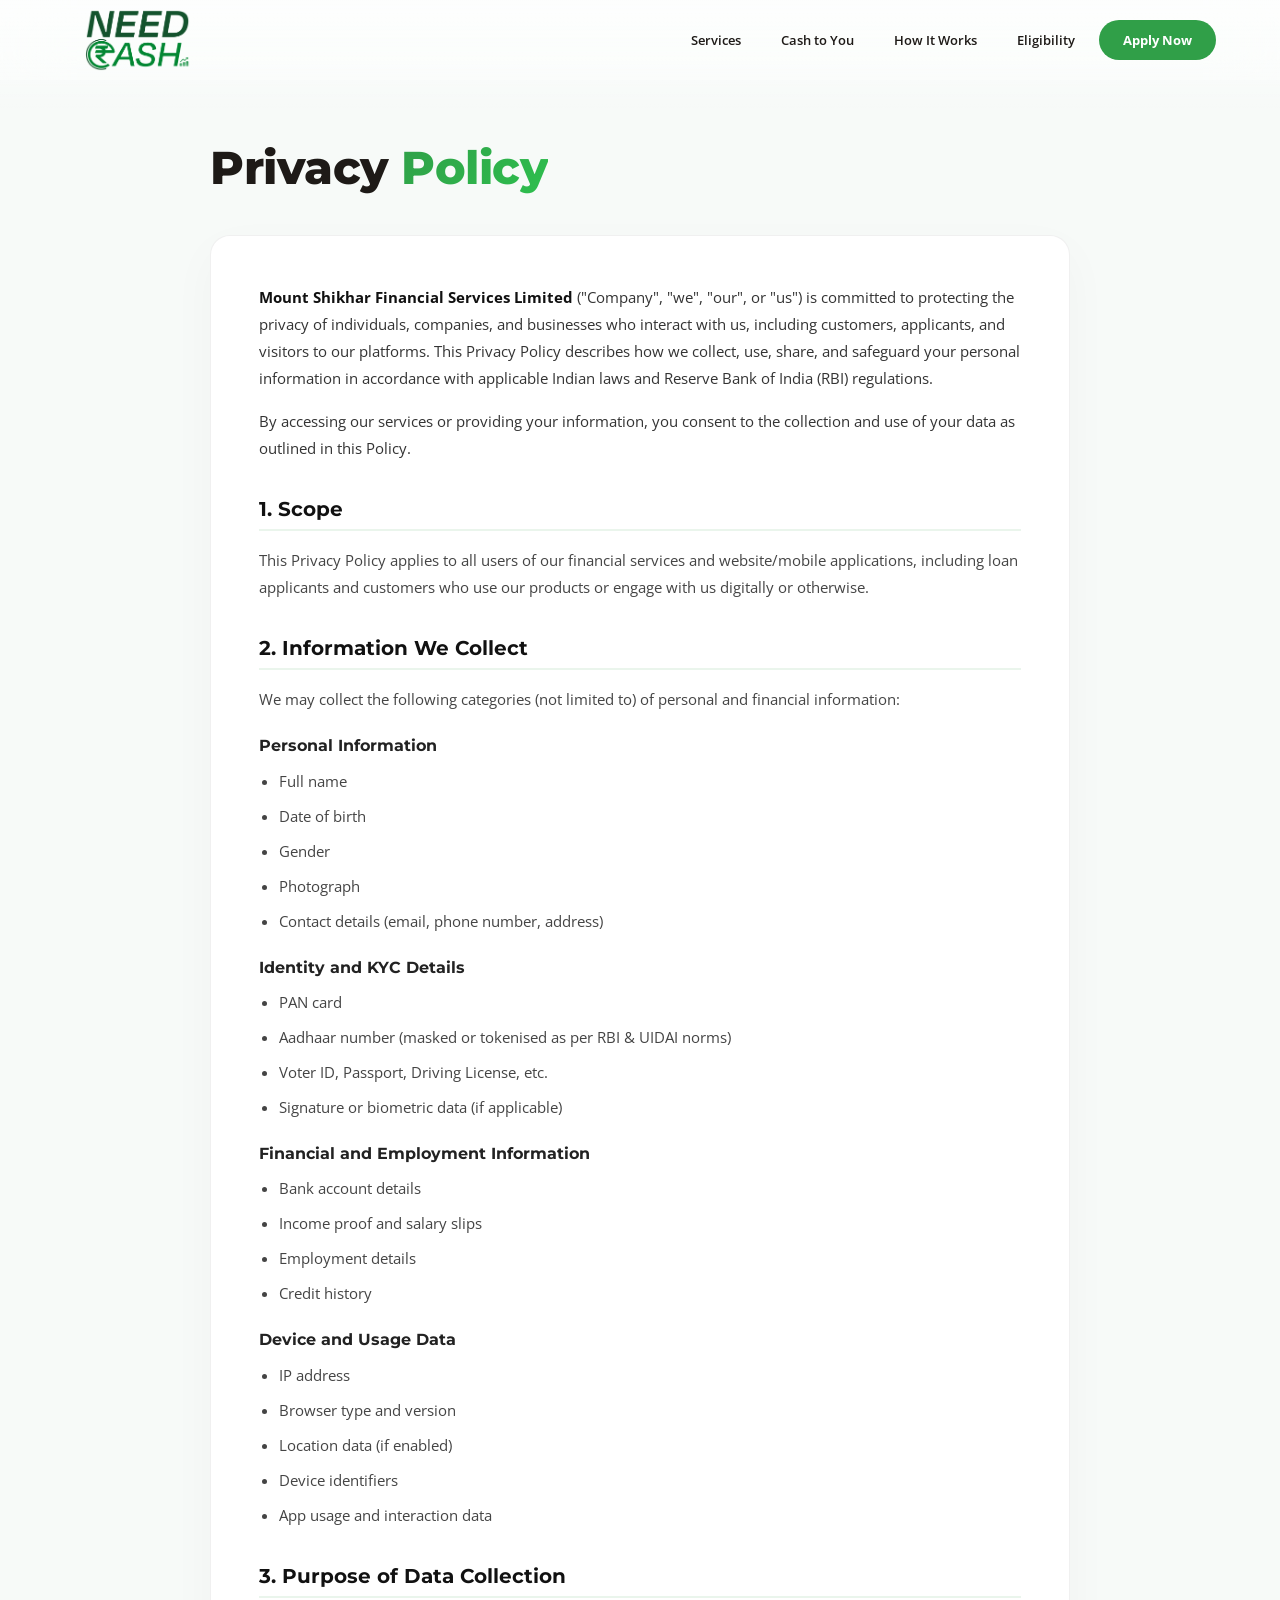
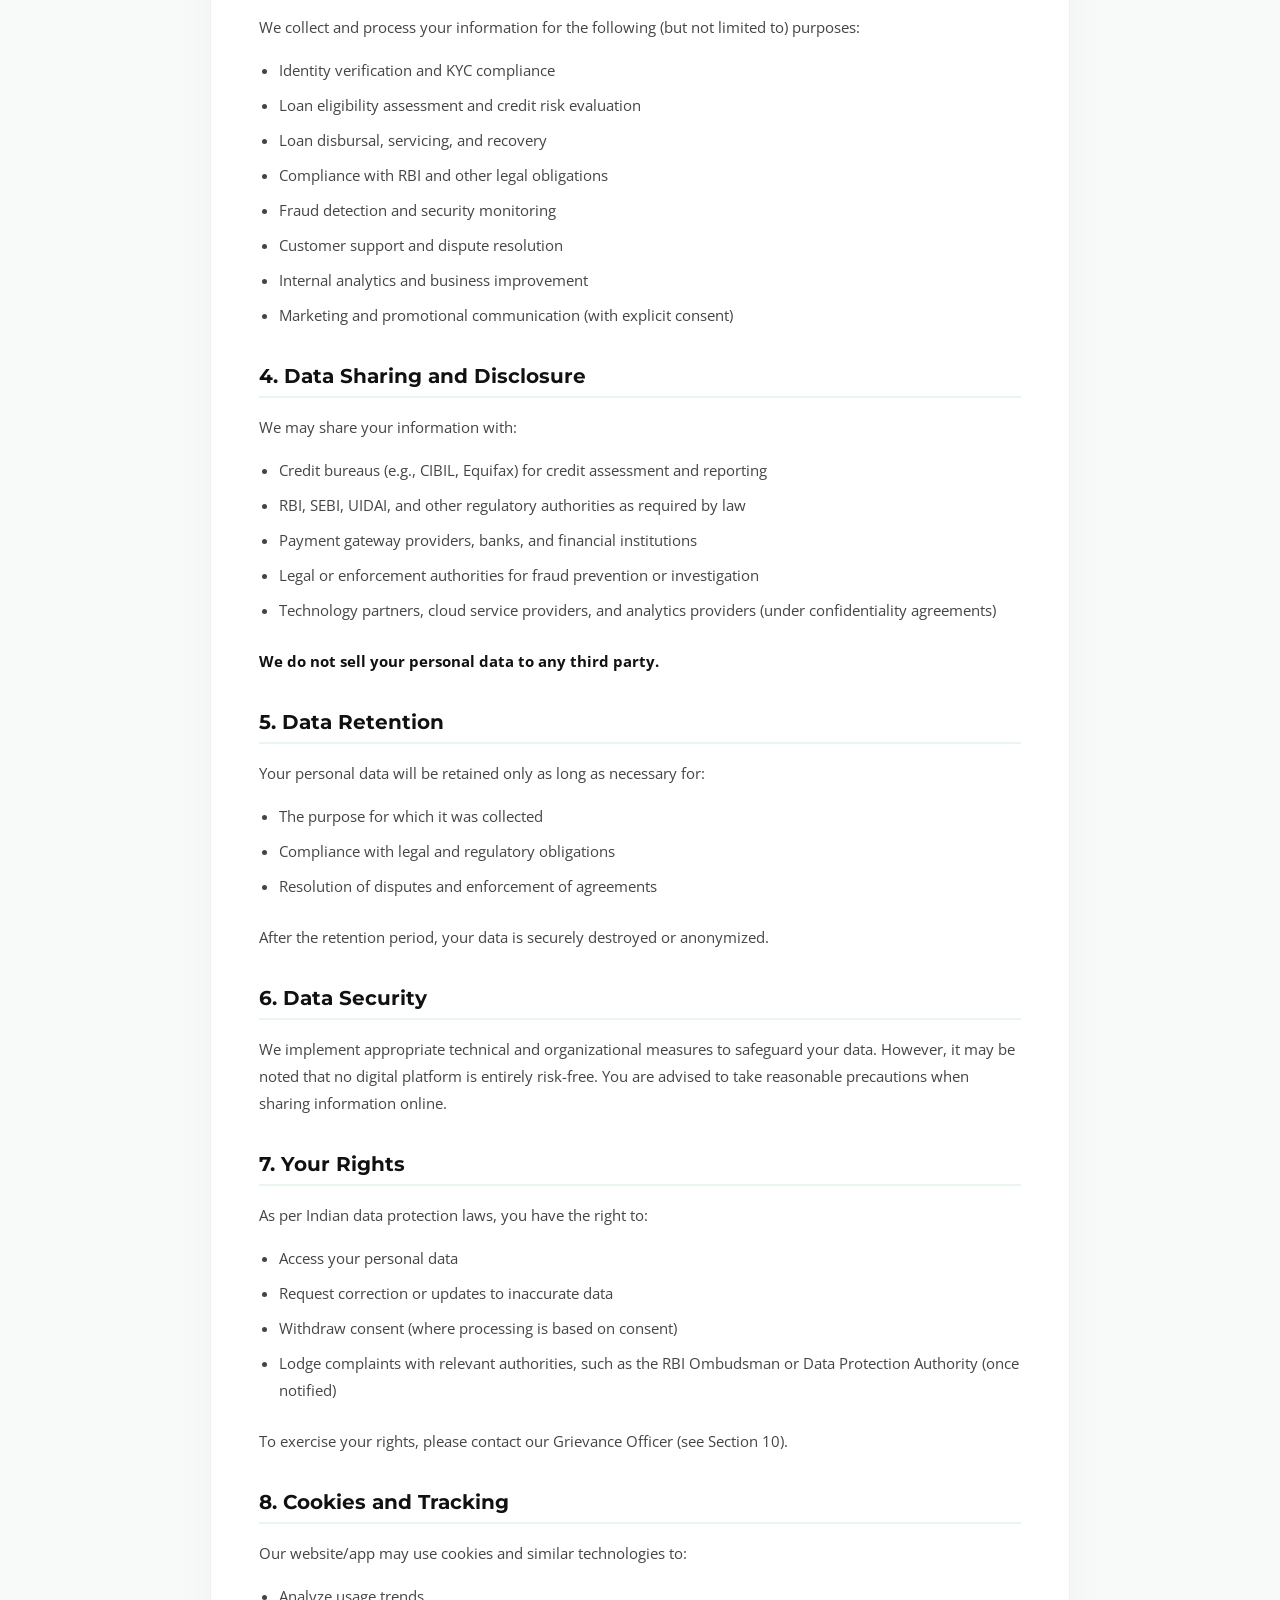
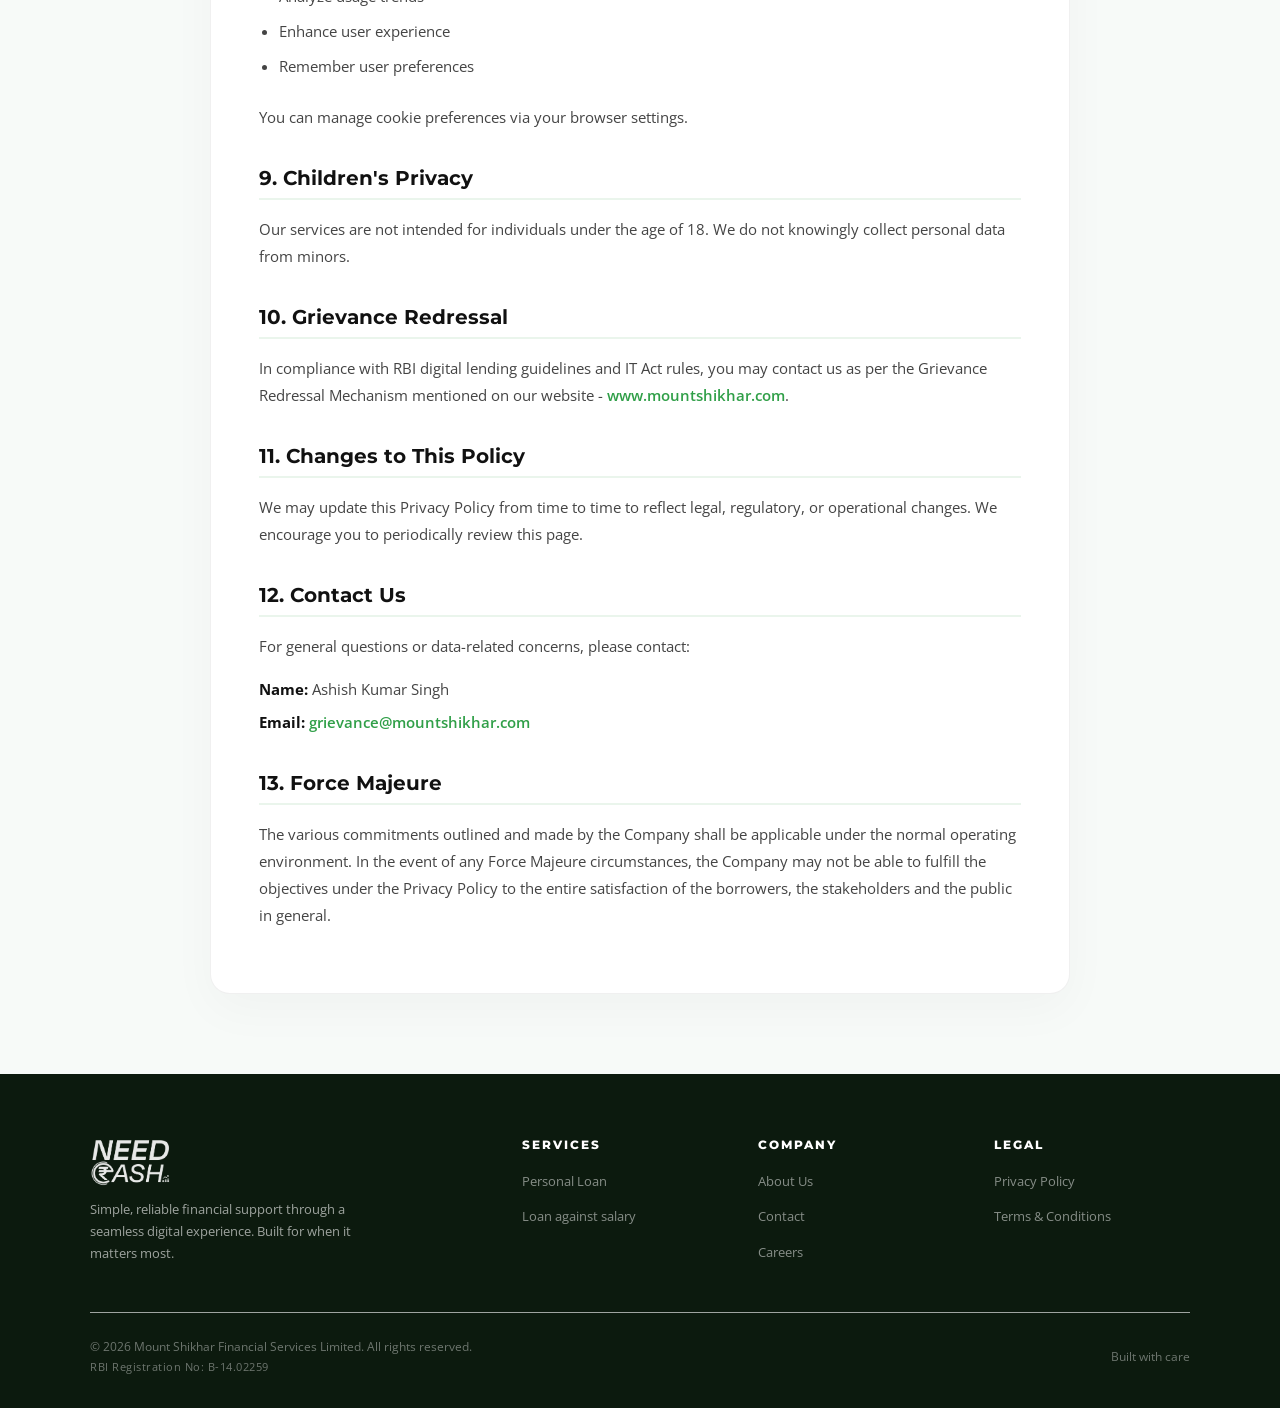
==== commit add99df3: "added t&c" ====
--- a/privacy.html
+++ b/privacy.html
@@ -294,8 +294,7 @@
           <h5>Legal</h5>
           <ul class="footer-links">
             <li><a href="privacy.html">Privacy Policy</a></li>
-            <li><a href="#">Terms of Use</a></li>
-            <li><a href="#">Grievance Policy</a></li>
+            <li><a href="terms.html">Terms & Conditions</a></li>
           </ul>
         </div>
       </div>
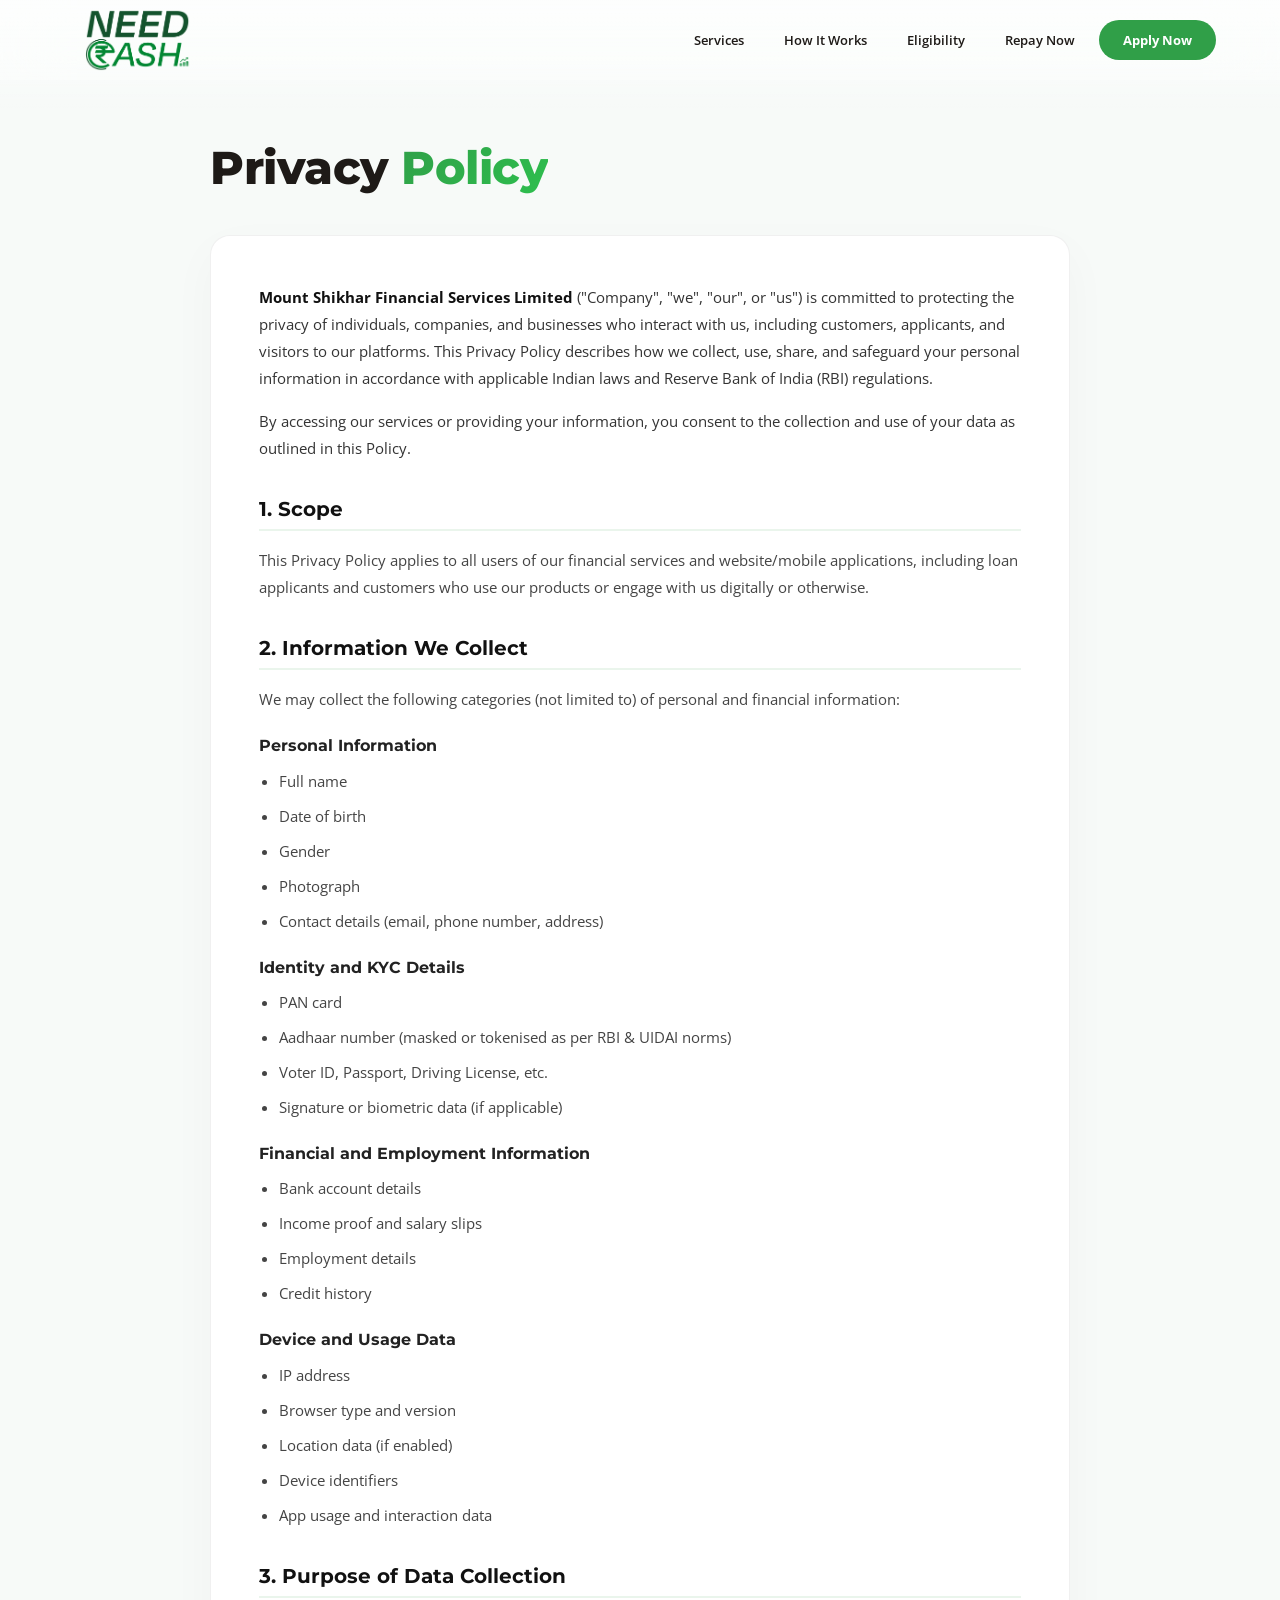
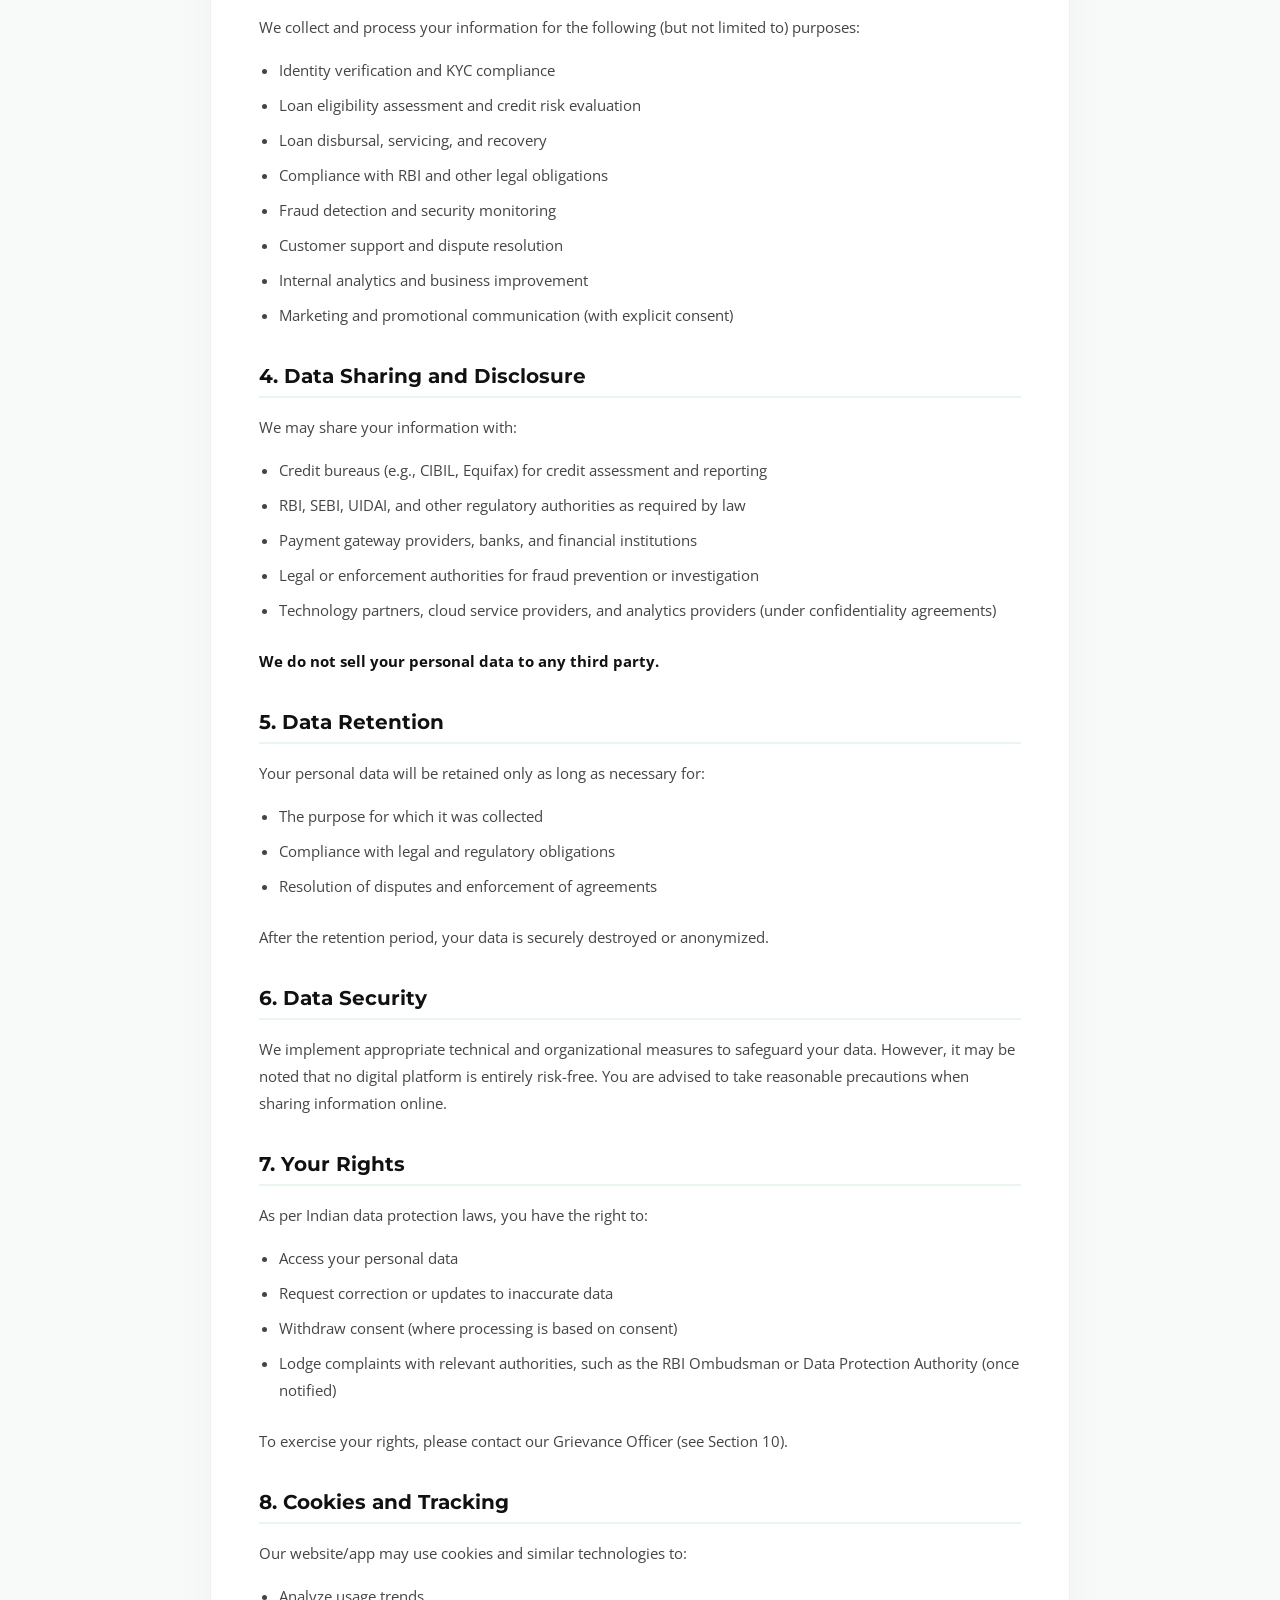
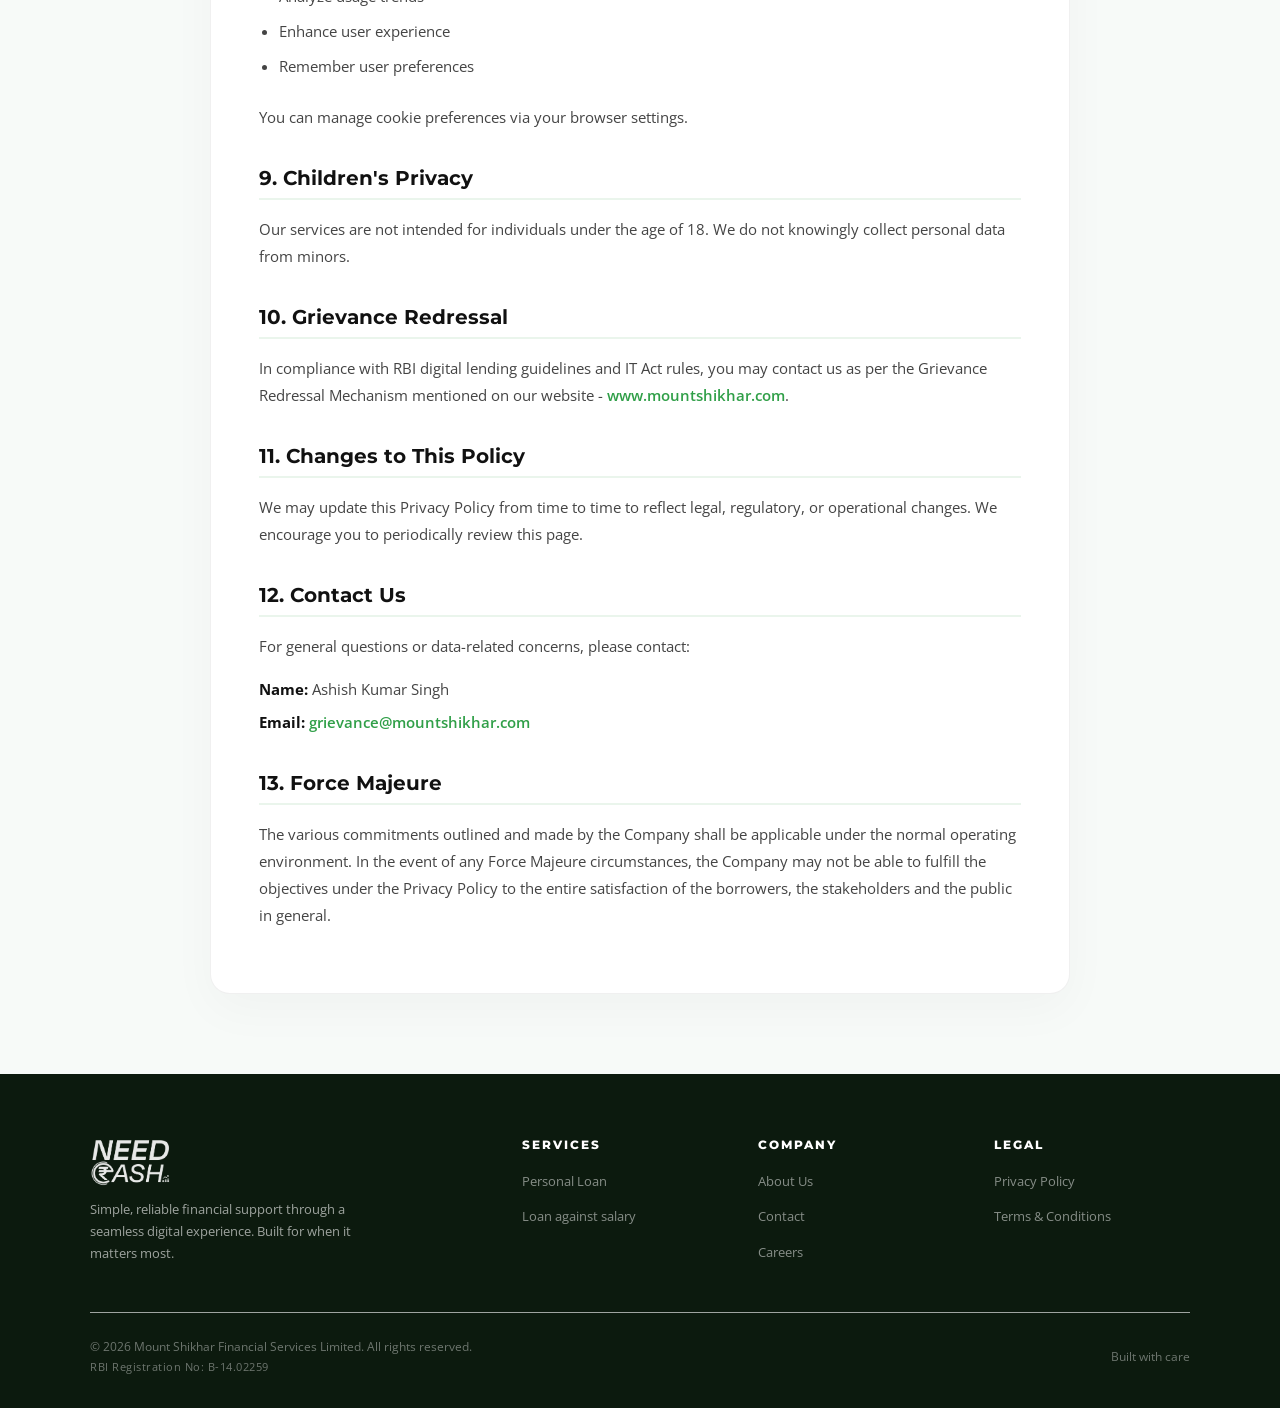
==== commit 6d273ef7: "made repay now button in nav" ====
--- a/privacy.html
+++ b/privacy.html
@@ -81,9 +81,9 @@
     </a>
     <div class="nav-links">
       <a href="index.html#services">Services</a>
-      <a href="index.html#cashtoyou">Cash to You</a>
       <a href="index.html#how-it-works">How It Works</a>
       <a href="index.html#eligibility">Eligibility</a>
+      <a href="index.html#repay">Repay Now</a>
       <a href="https://needcash.roopya.money/customer/personal_loan/31fad453ab90e0a89a24fa5a37dcfbb598eeed90bef21fc72efa595c70f8d1ec/8666fa8950b537087a086c2c11e4c56eccdf26727af4d01415cc27cf02b1e642"
         class="nav-cta" target="_blank" rel="noopener">Apply Now</a>
     </div>
@@ -101,12 +101,11 @@
     <div class="mobile-nav-inner">
       <button class="mobile-close" onclick="document.getElementById('mobileNav').classList.remove('open')">✕</button>
       <a href="index.html#services" onclick="document.getElementById('mobileNav').classList.remove('open')">Services</a>
-      <a href="index.html#cashtoyou" onclick="document.getElementById('mobileNav').classList.remove('open')">Cash to
-        You</a>
       <a href="index.html#how-it-works" onclick="document.getElementById('mobileNav').classList.remove('open')">How It
         Works</a>
       <a href="index.html#eligibility"
         onclick="document.getElementById('mobileNav').classList.remove('open')">Eligibility</a>
+      <a href="index.html#repay" onclick="document.getElementById('mobileNav').classList.remove('open')">Repay Now</a>
       <a href="https://needcash.roopya.money/customer/personal_loan/31fad453ab90e0a89a24fa5a37dcfbb598eeed90bef21fc72efa595c70f8d1ec/8666fa8950b537087a086c2c11e4c56eccdf26727af4d01415cc27cf02b1e642"
         class="nav-cta" target="_blank" rel="noopener">Apply Now</a>
     </div>
--- a/css/styles.css
+++ b/css/styles.css
@@ -597,8 +597,8 @@
 
 .moments-header {
   display: grid;
-  grid-template-columns: minmax(0, 1fr) 340px;
-  gap: 36px;
+  grid-template-columns: 250px minmax(0, 1fr);
+  gap: 48px;
   align-items: center;
   margin-bottom: 34px;
 }
@@ -608,8 +608,8 @@
 }
 
 .moments-hero-mascot {
-  justify-self: end;
-  width: min(340px, 100%);
+  justify-self: start;
+  width: min(250px, 100%);
   position: relative;
 }
 
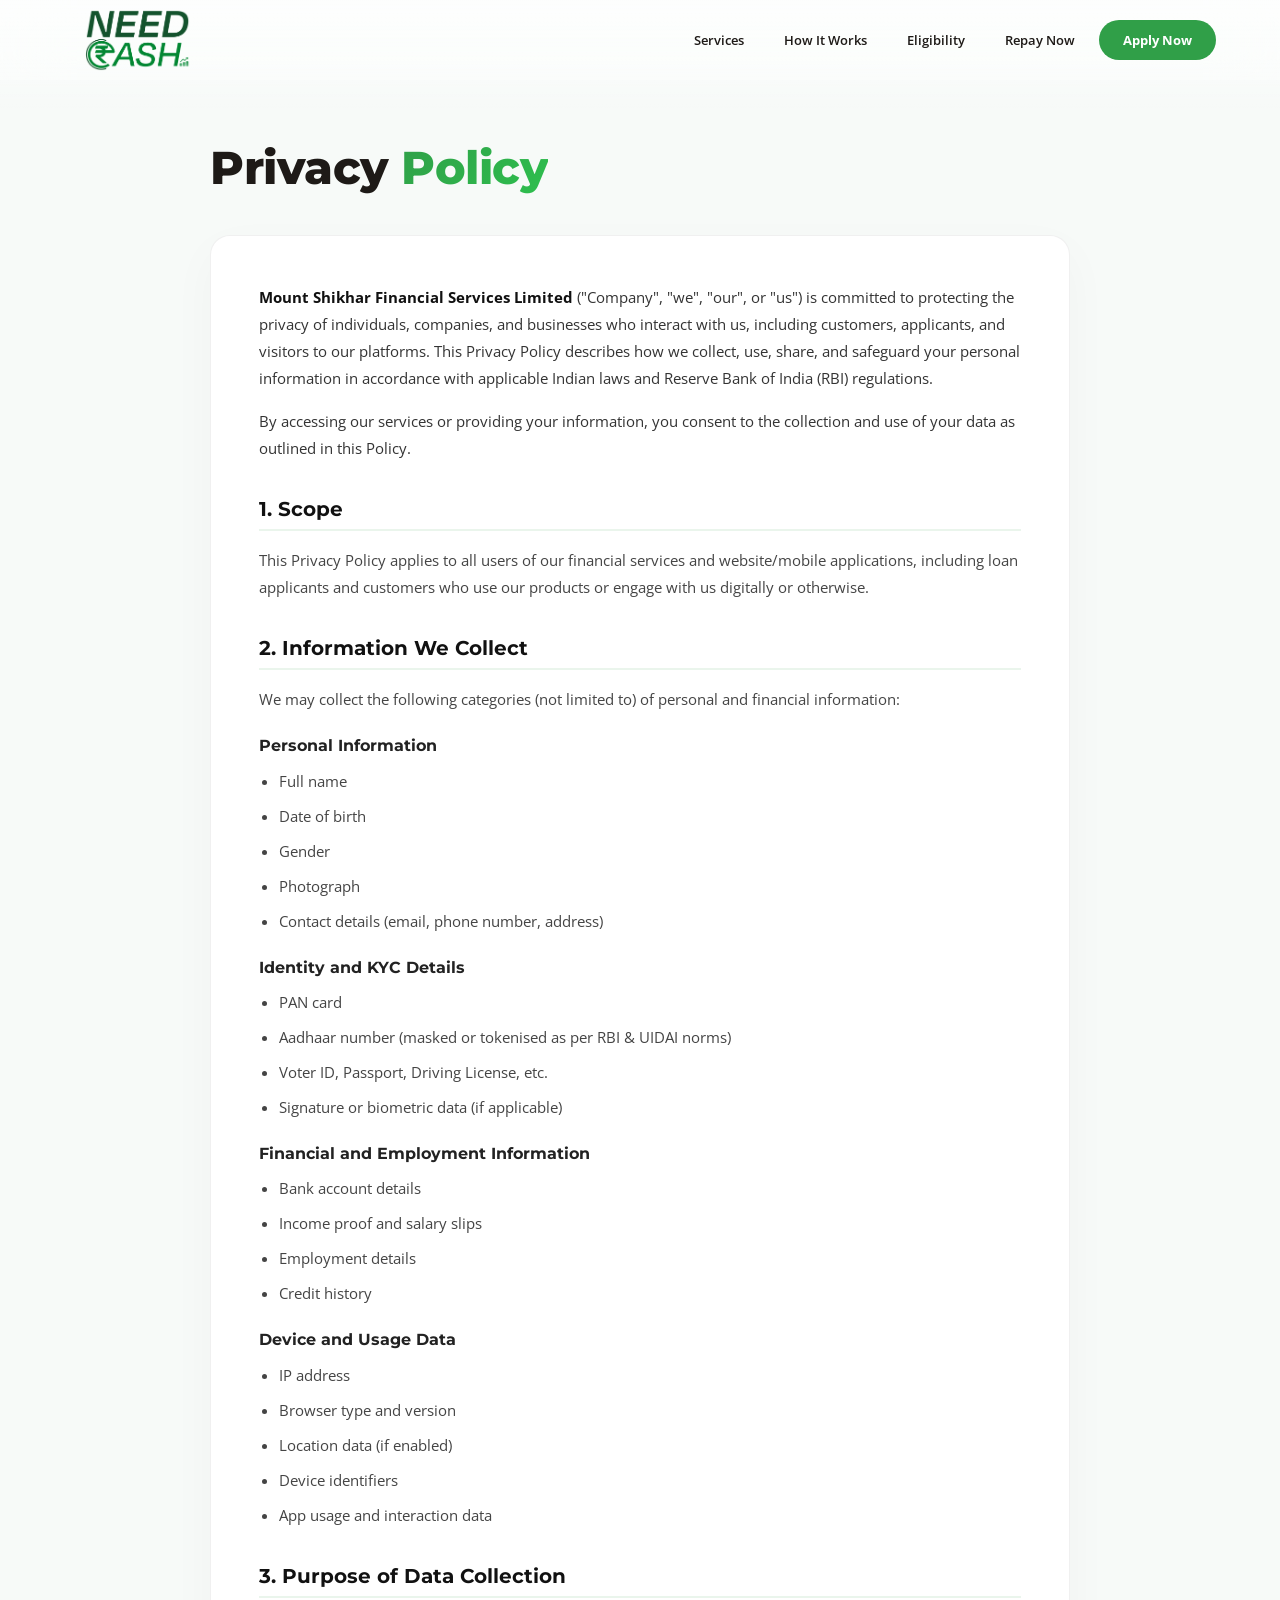
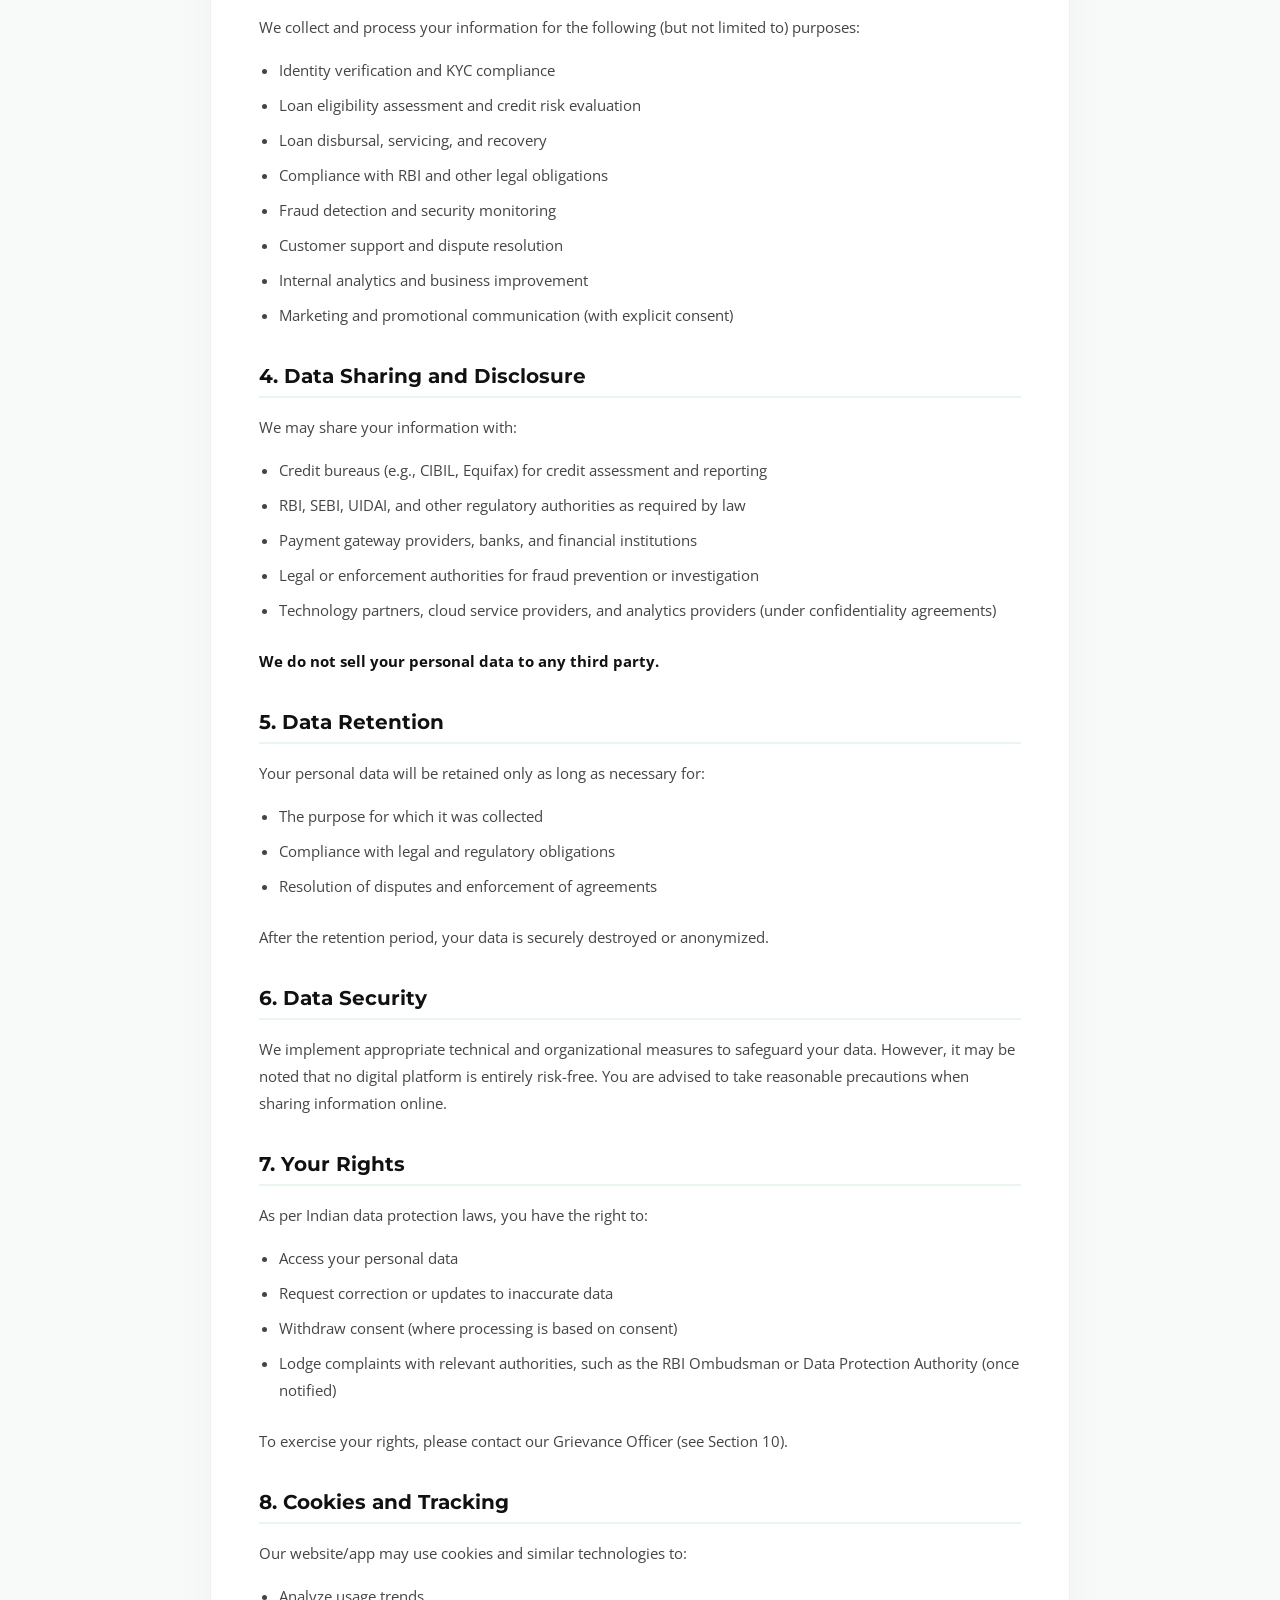
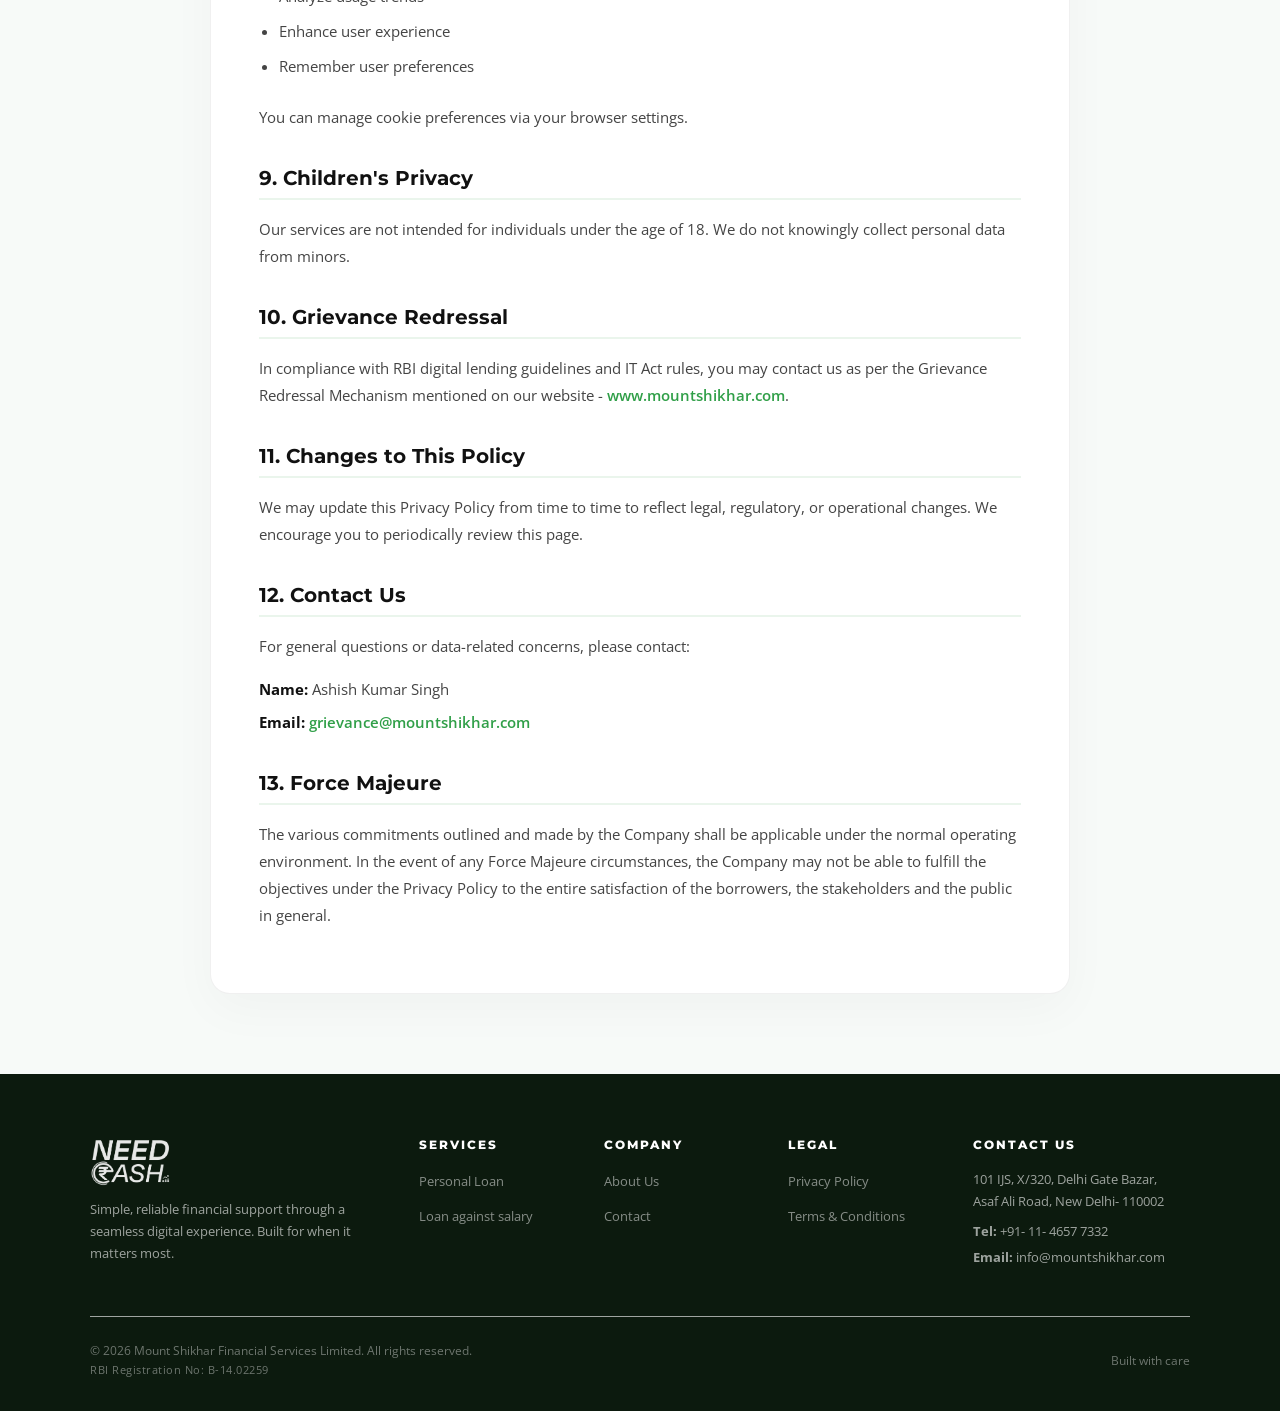
==== commit 19f88787: "added contact" ====
--- a/privacy.html
+++ b/privacy.html
@@ -285,8 +285,7 @@
           <h5>Company</h5>
           <ul class="footer-links">
             <li><a href="index.html#how-it-works">About Us</a></li>
-            <li><a href="index.html#how-it-works">Contact</a></li>
-            <li><a href="index.html#how-it-works">Careers</a></li>
+            <li><a href="index.html#contact-info">Contact</a></li>
           </ul>
         </div>
         <div>
@@ -295,6 +294,18 @@
             <li><a href="privacy.html">Privacy Policy</a></li>
             <li><a href="terms.html">Terms & Conditions</a></li>
           </ul>
+        </div>
+        <div>
+          <h5>Contact Us</h5>
+          <p style="margin-top: 8px;">
+            101 IJS, X/320, Delhi Gate Bazar,<br>Asaf Ali Road, New Delhi- 110002
+          </p>
+          <p style="margin-top: 8px;">
+            <strong>Tel:</strong> <a href="tel:+911146577332" style="color: inherit; text-decoration: none; transition: color 0.2s;" onmouseover="this.style.color='#ffffff'" onmouseout="this.style.color='inherit'">+91- 11- 4657 7332</a>
+          </p>
+          <p style="margin-top: 4px;">
+            <strong>Email:</strong> <a href="mailto:info@mountshikhar.com" style="color: inherit; text-decoration: none; transition: color 0.2s;" onmouseover="this.style.color='#ffffff'" onmouseout="this.style.color='inherit'">info@mountshikhar.com</a>
+          </p>
         </div>
       </div>
       <div class="footer-bottom">
--- a/css/styles.css
+++ b/css/styles.css
@@ -1482,7 +1482,7 @@
 
 .footer-grid {
   display: grid;
-  grid-template-columns: 2fr 1fr 1fr 1fr;
+  grid-template-columns: 2fr 1fr 1fr 1fr 1.5fr;
   gap: 40px;
   margin-bottom: 48px;
 }
@@ -1523,7 +1523,7 @@
 }
 
 .footer-links a:hover {
-  color: var(--accent);
+  color: #ffffff;
 }
 
 .footer-bottom {
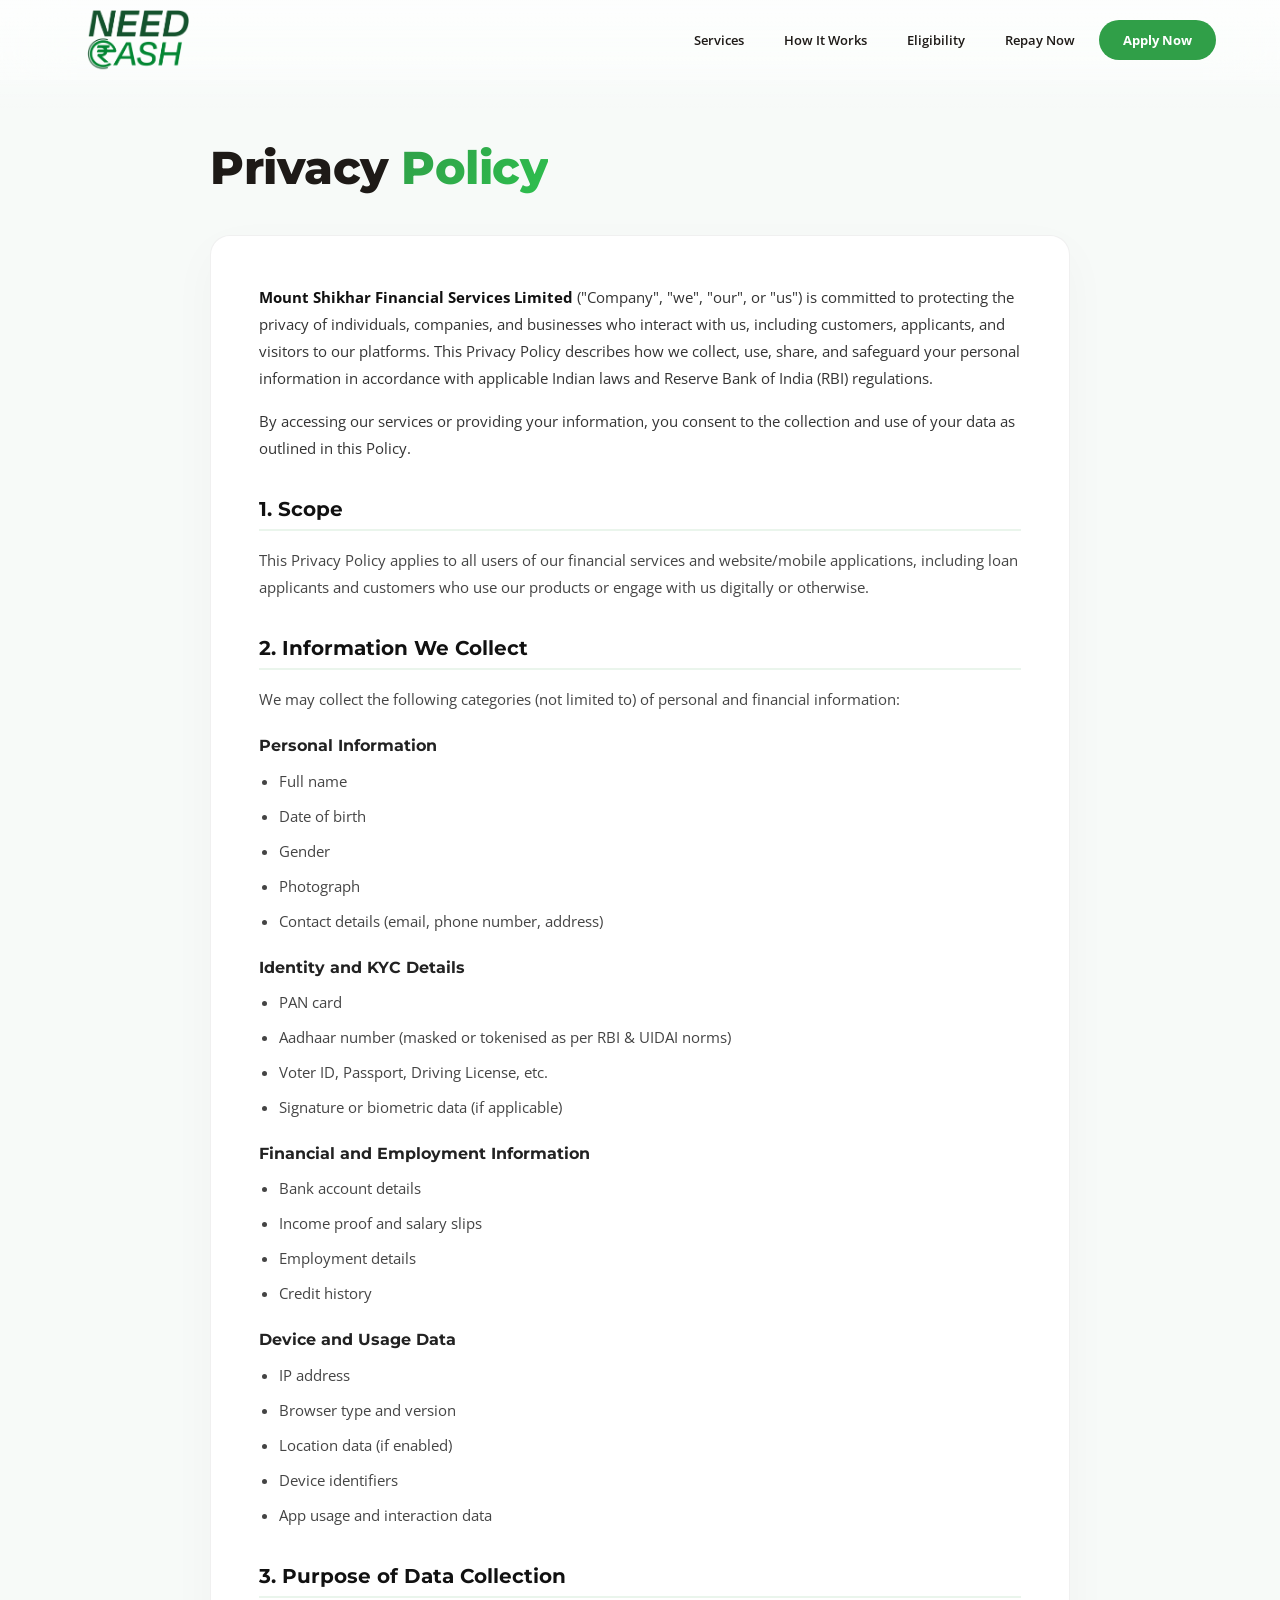
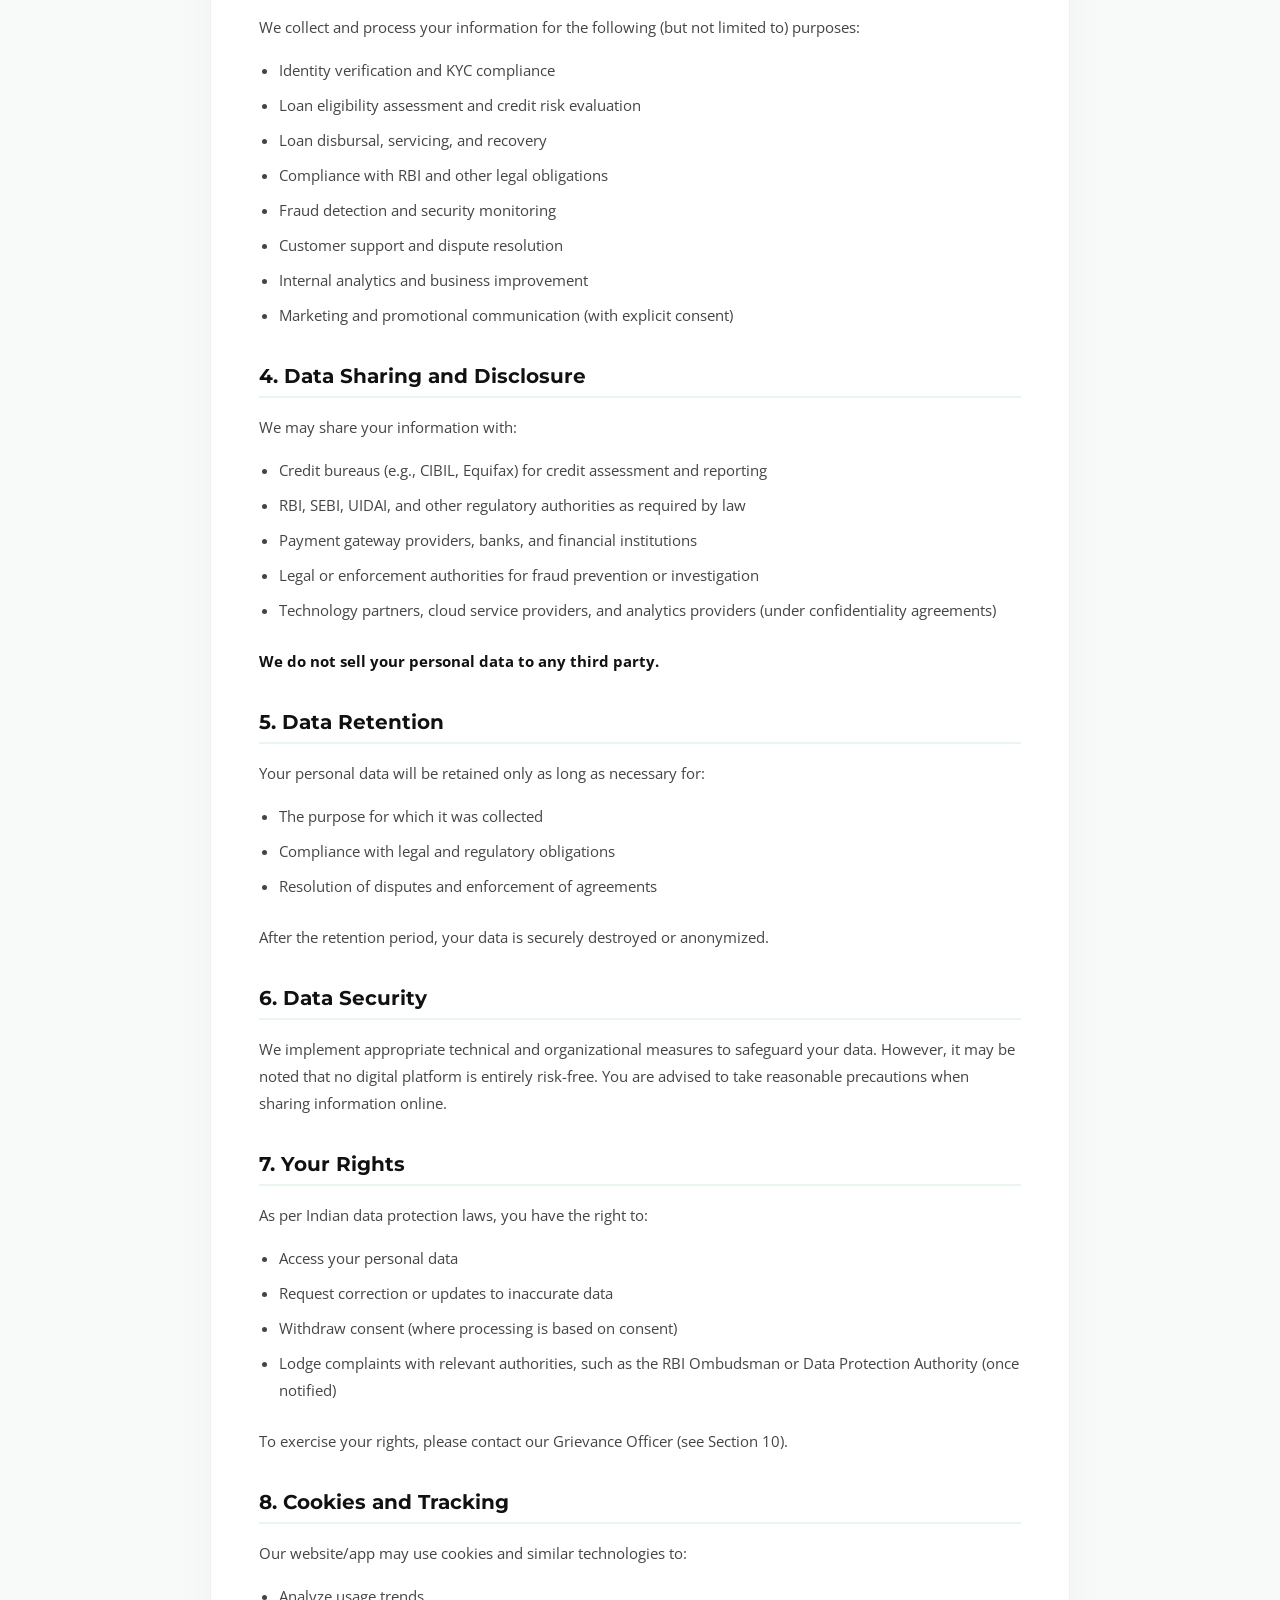
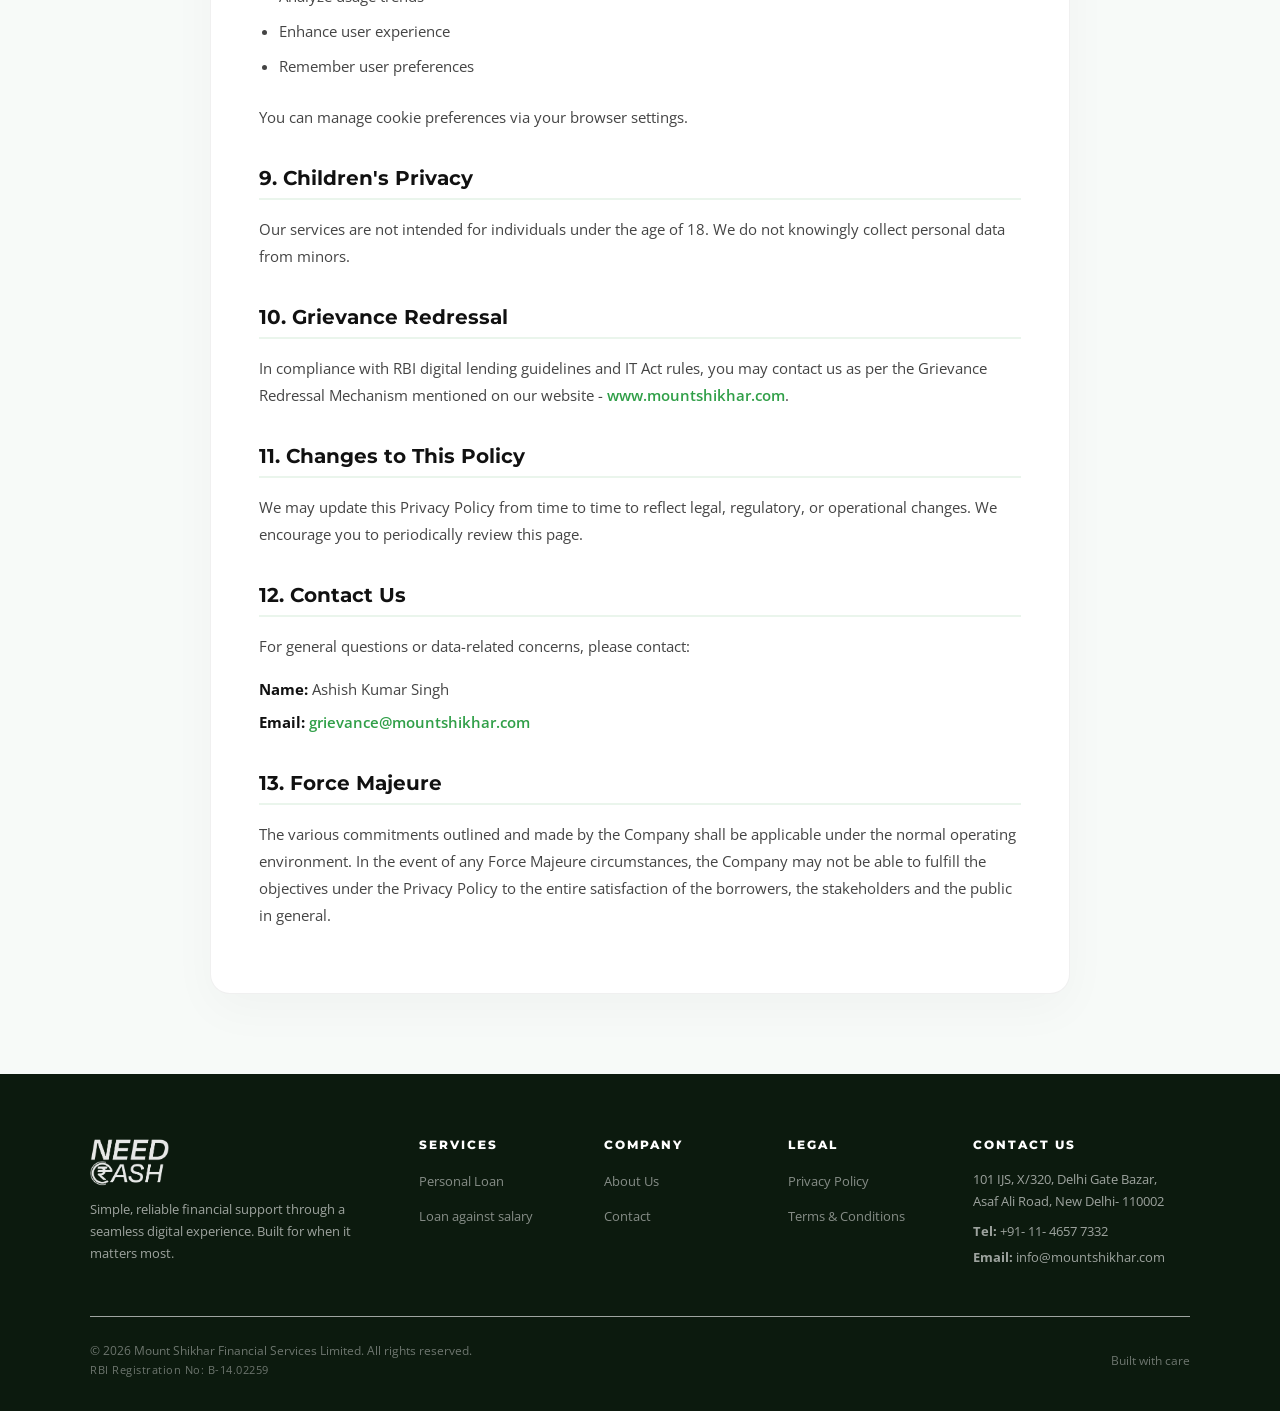
==== commit f2724b88: "Update Apply Now link to new Roopya journey URL Point all 9 Apply Now CTAs at the new loan applicati" ====
--- a/privacy.html
+++ b/privacy.html
@@ -84,7 +84,7 @@
       <a href="index.html#how-it-works">How It Works</a>
       <a href="index.html#eligibility">Eligibility</a>
       <a href="index.html#repay">Repay Now</a>
-      <a href="https://needcash.roopya.money/customer/personal_loan/31fad453ab90e0a89a24fa5a37dcfbb598eeed90bef21fc72efa595c70f8d1ec/8666fa8950b537087a086c2c11e4c56eccdf26727af4d01415cc27cf02b1e642"
+      <a href="https://needcash.roopya.money/customer/personal_loan/188e6206dc588b92a8192274cc98e136be67c4ca63580bb195f34399627ad6f6/02935f33c6b625e3fdebb1fa8357f9f111fd805f63d6d78527c9ec68fb28647e?jrnyTyp=J10"
         class="nav-cta" target="_blank" rel="noopener">Apply Now</a>
     </div>
     <button class="mobile-menu-btn" onclick="document.getElementById('mobileNav').classList.add('open')">
@@ -106,7 +106,7 @@
       <a href="index.html#eligibility"
         onclick="document.getElementById('mobileNav').classList.remove('open')">Eligibility</a>
       <a href="index.html#repay" onclick="document.getElementById('mobileNav').classList.remove('open')">Repay Now</a>
-      <a href="https://needcash.roopya.money/customer/personal_loan/31fad453ab90e0a89a24fa5a37dcfbb598eeed90bef21fc72efa595c70f8d1ec/8666fa8950b537087a086c2c11e4c56eccdf26727af4d01415cc27cf02b1e642"
+      <a href="https://needcash.roopya.money/customer/personal_loan/188e6206dc588b92a8192274cc98e136be67c4ca63580bb195f34399627ad6f6/02935f33c6b625e3fdebb1fa8357f9f111fd805f63d6d78527c9ec68fb28647e?jrnyTyp=J10"
         class="nav-cta" target="_blank" rel="noopener">Apply Now</a>
     </div>
   </div>
